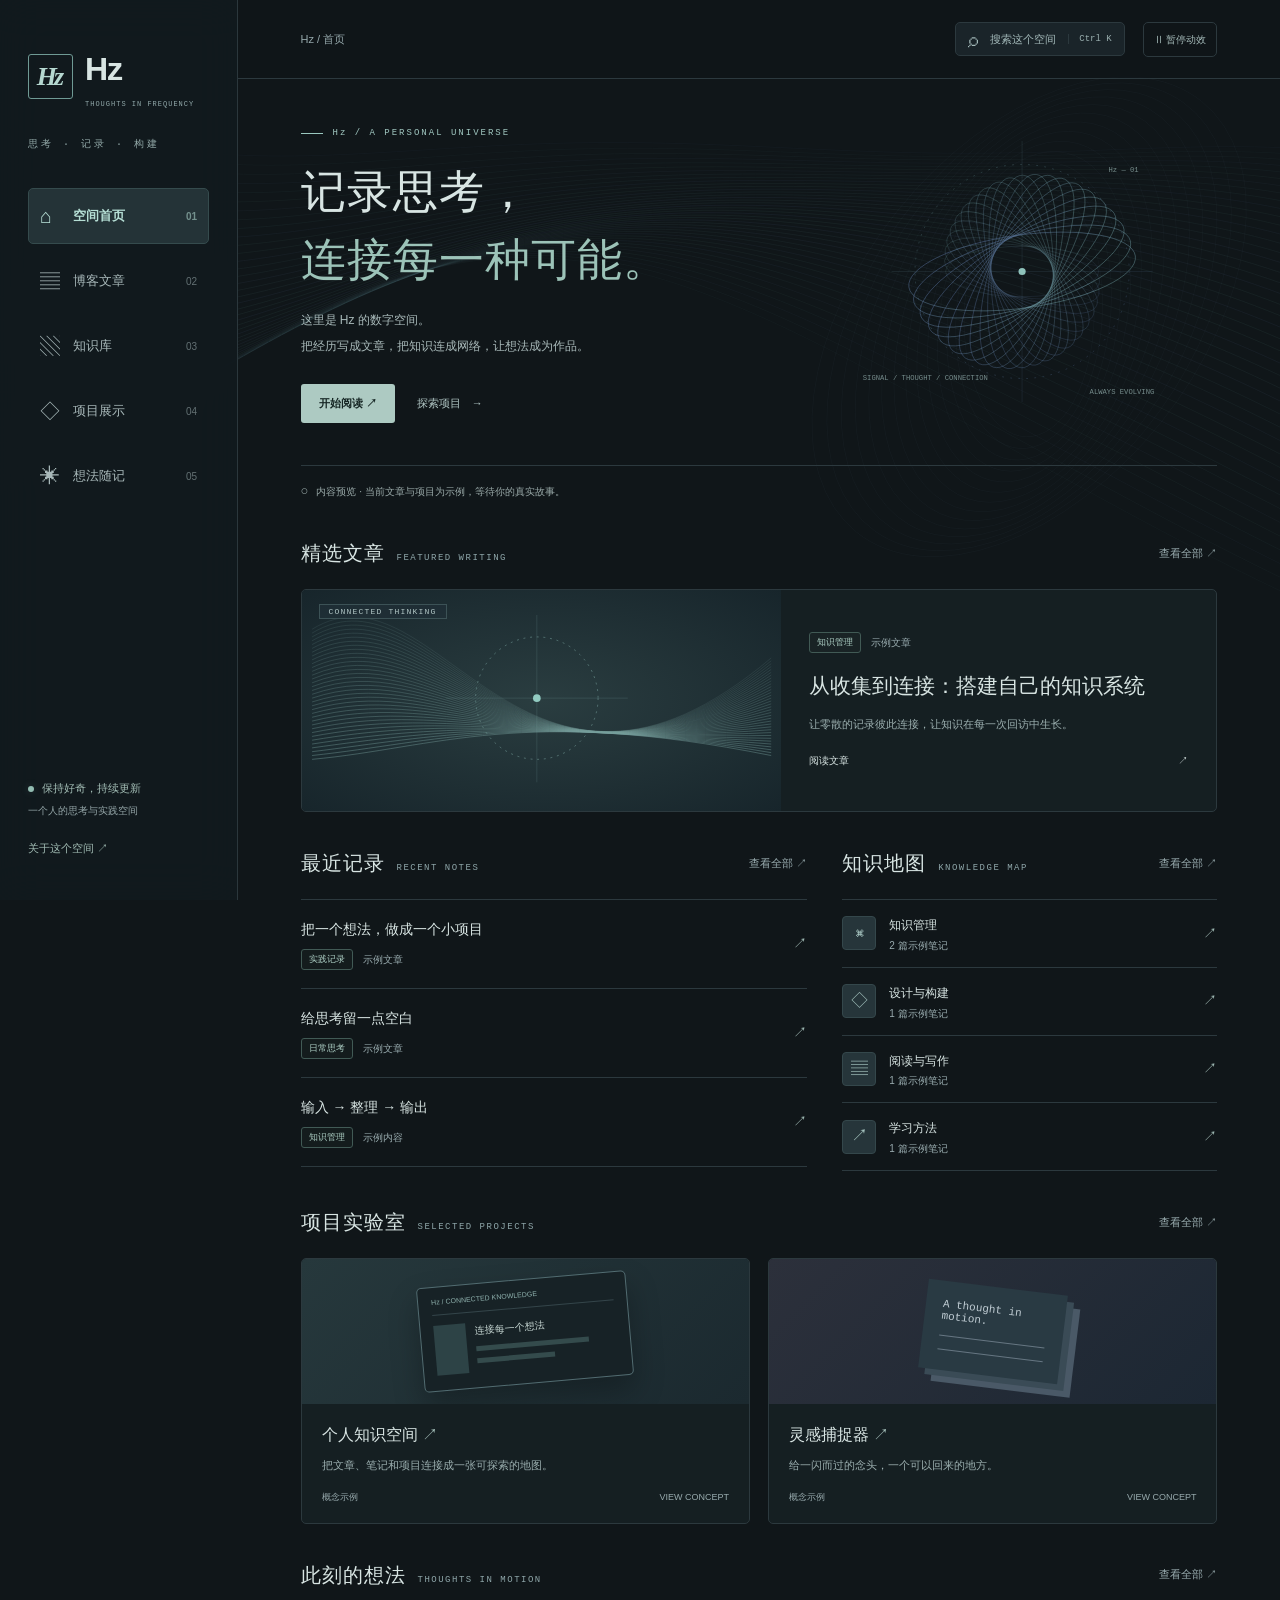
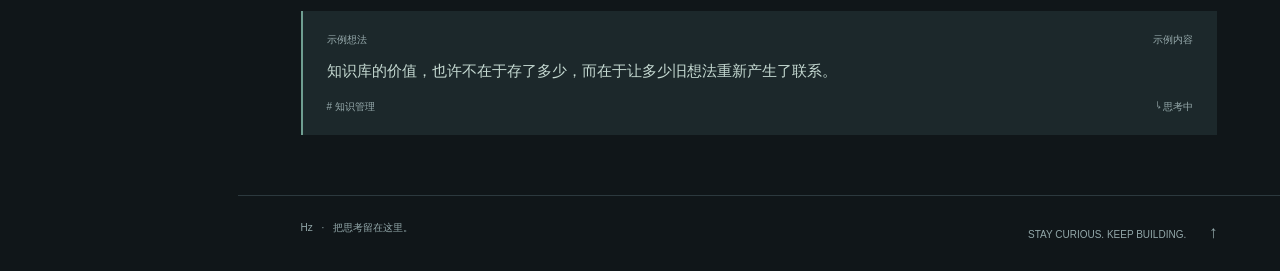
==== index.html @ 78b622e8 "Publish Hz personal website with responsive dark interface" ====
<!doctype html>
<html lang="zh-CN"><head><meta charset="UTF-8"><meta name="viewport" content="width=device-width,initial-scale=1"><meta name="description" content="Hz 的个人数字空间：博客、知识库、项目与想法。"><meta name="theme-color" content="#101619"><title>Hz · 记录与连接</title><link rel="stylesheet" href="style.css"><link rel="stylesheet" href="dark.css"><script src="app.js" defer></script></head>
<body><a class="skip" href="#main">跳转到内容</a><aside class="sidebar"><a class="brand" href="#home"><span class="brand-mark">Hz</span><span>Hz<small>THOUGHTS IN FREQUENCY</small></span></a><p class="sidebar-note">思考 · 记录 · 构建</p><nav aria-label="主导航"><a href="#home" data-nav="home"><span>⌂</span>空间首页<i>01</i></a><a href="#blog" data-nav="blog"><span>▤</span>博客文章<i>02</i></a><a href="#knowledge" data-nav="knowledge"><span>▧</span>知识库<i>03</i></a><a href="#projects" data-nav="projects"><span>◇</span>项目展示<i>04</i></a><a href="#ideas" data-nav="ideas"><span>✳</span>想法随记<i>05</i></a></nav><div class="sidebar-bottom"><span class="green-dot"></span> 保持好奇，持续更新<p>一个人的思考与实践空间</p><button id="about">关于这个空间 ↗</button></div></aside>
<div class="site-body"><header class="topbar"><span id="breadcrumb">个人空间 / 空间首页</span><button class="search-trigger" id="search-open"><span>⌕</span> 搜索这个空间 <kbd>Ctrl K</kbd></button></header><main id="main" tabindex="-1"></main><footer><span>Hz <span class="footer-dot">·</span> 把思考留在这里。</span><span>STAY CURIOUS. KEEP BUILDING. <a href="#home" aria-label="返回首页">↑</a></span></footer></div>
<dialog id="reader"><button class="close" data-close="reader" aria-label="关闭内容">×</button><div id="reader-content"></div></dialog><dialog id="search-dialog"><div class="search-head"><label for="search-input">搜索 Hz</label><button data-close="search-dialog" aria-label="关闭搜索">×</button></div><input id="search-input" type="search" placeholder="搜索文章、知识、项目或想法…" autocomplete="off"><div id="search-results"></div></dialog><div id="toast" role="status"></div></body></html>
---- style.css ----
500;600;700&display=swap');
:root{--bg:#f7f6f0;--paper:#fbfaf6;--ink:#273d32;--muted:#7b8175;--line:#e1e3d7;--green:#356343;--sage:#e9eddf;--serif:'Noto Serif SC','Songti SC',SimSun,serif}*{box-sizing:border-box}body{margin:0;color:var(--ink);background:var(--bg);font-family:-apple-system,BlinkMacSystemFont,'Segoe UI','Microsoft YaHei',sans-serif;font-size:14px;line-height:1.7}button,input,textarea{font:inherit}button,a{-webkit-tap-highlight-color:transparent}a{color:inherit;text-decoration:none}button{cursor:pointer;color:inherit}button:focus-visible,a:focus-visible,input:focus-visible,textarea:focus-visible{outline:2px solid var(--green);outline-offset:4px}button{background:none;border:0}button:disabled{cursor:default}.skip{position:fixed;top:-70px;z-index:10;background:var(--ink);color:white;padding:12px}.skip:focus{top:0}.sidebar{width:238px;position:fixed;inset:0 auto 0 0;border-right:1px solid var(--line);padding:42px 28px;display:flex;flex-direction:column;background:#eeefe6}.brand{display:flex;align-items:center;gap:13px;font-family:var(--serif);font-weight:600;font-size:27px;letter-spacing:3px}.brand-mark{font-size:26px;background:var(--ink);color:#f6f4e9;width:43px;height:48px;display:grid;place-items:center;border-radius:13px 2px 13px 2px}.brand small{font-family:Georgia,serif;font-size:8px;letter-spacing:1.5px;display:block;font-weight:400}.sidebar-note{font-size:11px;margin:27px 0 37px;color:var(--muted);letter-spacing:1px}nav{display:grid;gap:9px}nav a{padding:11px 12px;border-radius:5px;display:flex;align-items:center;gap:13px;color:#70796b;font-size:13px}nav a.active{color:var(--ink);background:#dfe5d4;font-weight:600}nav a:hover{background:#e4e8db}nav a span{font-size:20px;font-weight:400;width:20px}nav a i{font-style:normal;font-size:10px;margin-left:auto;opacity:.55}.sidebar-bottom{margin-top:auto;font-size:11px;color:#596b54}.green-dot{display:inline-block;width:6px;height:6px;border-radius:100%;background:#628057;margin-right:5px}.sidebar-bottom p{color:var(--muted);font-size:10px;margin:5px 0 20px}.sidebar-bottom button{padding:0;font-size:11px}.site-body{margin-left:238px}.topbar{height:79px;border-bottom:1px solid var(--line);padding:0 6%;display:flex;justify-content:space-between;align-items:center;color:var(--muted);font-size:11px}.search-trigger{border:1px solid var(--line);padding:6px 12px;display:flex;align-items:center;gap:12px;border-radius:5px;font-size:11px;background:var(--paper)}.search-trigger>span{font-size:20px;line-height:1}.search-trigger kbd{font:9px monospace;color:#919688;border-left:1px solid var(--line);padding-left:10px}main{max-width:1320px;margin:auto;padding:42px 6% 60px;min-height:calc(100vh - 158px)}.hero{position:relative;display:grid;grid-template-columns:1.35fr 1fr;min-height:325px;align-items:center;padding-bottom:35px;border-bottom:1px solid var(--line)}.eyebrow{font:10px Georgia,serif;letter-spacing:2.5px;color:var(--green);display:flex;align-items:center;gap:10px}.eyebrow:before{content:'';width:22px;height:1px;background:var(--green)}h1{font-family:var(--serif);font-size:44px;font-weight:500;line-height:1.6;letter-spacing:2px;margin:20px 0 15px}h1 em{font-style:normal;color:#6a7e52}h2,h3,p{margin-top:0}.hero p{font-size:12px;color:var(--muted);line-height:2.1;margin:0 0 24px}.hero-links{display:flex;gap:22px;align-items:center}.primary{background:var(--ink);color:#f9f8ed;border-radius:3px;padding:10px 18px;font-size:11px;display:inline-block}.text-link{font-size:11px}.text-link span{margin-left:8px}.garden-art{width:100%;height:270px}.sample-notice{font-size:10px;color:#838878;padding:14px 0 0;display:flex;align-items:center;gap:8px}.sample-notice:before{content:'○';font-size:13px}.section-head{display:flex;align-items:center;justify-content:space-between;margin:34px 0 19px}.section-head h2{font-family:var(--serif);font-size:21px;font-weight:500;margin:0;letter-spacing:1px}.section-head h2 small{font:9px Georgia,serif;letter-spacing:1.5px;color:#8c9382;margin-left:12px}.section-head>a{font-size:11px;color:var(--muted)}.featured{display:grid;grid-template-columns:1.1fr 1fr;background:var(--paper);border:1px solid var(--line);border-radius:5px;overflow:hidden}.feature-image{position:relative;min-height:221px;background:#dce3d2;overflow:hidden;display:grid;place-items:center}.feature-image svg{width:100%;height:220px}.feature-label{position:absolute;left:17px;top:14px;background:#f5f4e7c9;border:1px solid #f8f9f5;padding:2px 9px;font-size:9px;letter-spacing:1px}.featured-copy{padding:27px 28px;text-align:left;width:100%}.meta{font-size:10px;color:var(--muted);display:flex;gap:10px;align-items:center}.tag{font-size:9px;border:1px solid #d5ddcb;padding:2px 7px;color:#637959;border-radius:3px}.featured h3{font-family:var(--serif);font-size:22px;font-weight:500;line-height:1.65;margin:16px 0 10px}.featured p,.project-card p{color:var(--muted);font-size:11px;line-height:1.9}.read-link{font-size:10px;margin-top:17px;display:flex;justify-content:space-between}.two-col{display:grid;grid-template-columns:1.35fr 1fr;gap:35px}.article-list{border-top:1px solid var(--line)}.article-row{padding:18px 0;border-bottom:1px solid var(--line);display:flex;justify-content:space-between;gap:12px;width:100%;text-align:left;align-items:center}.article-row:hover h3{color:#64804f}.article-row h3{font-family:var(--serif);font-size:15px;font-weight:500;margin:0 0 7px}.arrow{color:#8e9a84}.topic-list{border-top:1px solid var(--line)}.topic-row{width:100%;padding:13px 0;display:flex;text-align:left;align-items:center;border-bottom:1px solid var(--line);gap:13px}.topic-icon{height:34px;width:34px;background:var(--sage);display:grid;place-items:center;color:#738560;border-radius:4px;font-size:17px}.topic-row strong{font-weight:500;font-size:12px}.topic-row small{display:block;color:var(--muted);font-size:10px}.topic-row .arrow{margin-left:auto}.projects-grid{display:grid;grid-template-columns:repeat(2,1fr);gap:18px}.project-card{border:1px solid var(--line);background:var(--paper);border-radius:5px;overflow:hidden;text-align:left;width:100%;padding:0}.project-visual{height:145px;display:grid;place-items:center;position:relative;overflow:hidden}.project-visual.one{background:#e7e9df}.project-visual.two{background:#eae4d6}.mini-window{width:210px;height:105px;background:#fafbf5;box-shadow:0 12px 30px #31442f15;border-radius:5px;transform:rotate(-5deg);border:1px solid #cdd4c3;padding:9px 13px}.mini-top{display:block;font-size:7px;padding-bottom:6px;border-bottom:1px solid #dce1d2;color:#87927d}.mini-body{display:flex;gap:9px;padding-top:10px}.mini-side{width:32px;height:50px;background:#e6ebdd}.mini-lines{flex:1}.mini-lines b{display:block;font-family:var(--serif);font-size:10px;font-weight:500}.mini-lines i{display:block;height:5px;background:#e7ebdf;width:80%;margin-top:7px}.mini-lines i:nth-child(3){width:55%}.note-stack{width:140px;height:89px;background:#f8f2df;box-shadow:7px 6px 0 #ded6c0,14px 12px 0 #cec7b4;transform:rotate(7deg);padding:17px;font:11px var(--serif);color:#7c765e}.note-stack span{display:block;border-bottom:1px solid #ddd4b9;margin-top:13px}.project-copy{padding:17px 20px}.project-copy h3{font-family:var(--serif);font-size:17px;font-weight:500;margin:0 0 7px}.project-copy .meta{justify-content:space-between}.project-copy p{margin:0 0 14px}.idea-strip{background:#edf0e3;border-left:2px solid #8da179;padding:20px 24px;margin-top:13px}.idea-strip p{font-family:var(--serif);font-size:15px;line-height:1.9;margin:8px 0 12px}.idea-strip .meta{justify-content:space-between}footer{max-width:1320px;margin:auto;padding:23px 6%;border-top:1px solid var(--line);display:flex;justify-content:space-between;color:#929786;font-size:10px}footer a{display:inline-block;margin-left:20px;font-size:17px}.footer-dot{margin:0 6px}.page-intro{padding:20px 0 28px}.page-intro h1{font-size:37px;margin:13px 0}.page-intro p{color:var(--muted);font-size:13px}.filters{display:flex;flex-wrap:wrap;gap:8px;margin-bottom:23px}.filter{border:1px solid var(--line);border-radius:30px;padding:5px 14px;font-size:11px}.filter.active{background:var(--ink);color:var(--paper);border-color:var(--ink)}.collection-card{padding:22px;border:1px solid var(--line);margin-bottom:14px;text-align:left;width:100%;background:var(--paper);border-radius:5px}.collection-card h3{font:500 20px var(--serif);margin:15px 0 12px}.collection-card p{color:var(--muted);font-size:12px;margin-bottom:0}.knowledge-grid{display:grid;grid-template-columns:repeat(2,1fr);gap:17px}.knowledge-card{border:1px solid var(--line);padding:23px;background:var(--paper);border-radius:5px}.knowledge-card h2{font:500 20px var(--serif)}.knowledge-card p{font-size:11px;color:var(--muted)}.knowledge-card button{display:flex;justify-content:space-between;padding:13px 0;border-top:1px solid var(--line);width:100%;text-align:left;font-size:12px}.idea-compose{border:1px solid var(--line);padding:19px;background:var(--paper);margin-bottom:28px;border-radius:5px}.idea-compose label{display:block;font-family:var(--serif);font-size:18px;margin-bottom:8px}.idea-compose textarea{width:100%;resize:vertical;min-height:100px;border:0;background:transparent;padding:10px 0;color:var(--ink)}.compose-bottom{display:flex;justify-content:space-between;align-items:center;gap:12px}.compose-bottom small{font-size:10px;color:var(--muted)}.delete-note{font-size:10px;color:#82735b}.empty{padding:35px;text-align:center;color:var(--muted)}dialog{border:1px solid var(--line);border-radius:9px;background:var(--paper);color:var(--ink);width:min(700px,calc(100% - 30px));max-height:85vh;padding:40px;box-shadow:0 30px 100px #23312430}dialog::backdrop{background:#20302560;backdrop-filter:blur(4px)}.close{position:absolute;right:14px;top:9px;font-size:27px;color:var(--muted)}#reader h2{font:500 29px/1.6 var(--serif);margin:20px 0}#reader h3{font:500 19px var(--serif);margin-top:26px}#reader p,#reader li{font-size:14px;line-height:2;color:#596452}#reader .reading-note{font-size:10px;background:var(--sage);padding:10px 13px;margin:20px 0}#reader .meta{margin-top:9px}.search-head{display:flex;justify-content:space-between;align-items:center;margin-bottom:15px}.search-head button{font-size:25px}#search-input{width:100%;border:1px solid var(--line);border-radius:5px;padding:12px;background:var(--bg);color:var(--ink)}#search-results{margin-top:20px}.result{display:block;width:100%;padding:15px 0;text-align:left;border-bottom:1px solid var(--line)}.result small{color:var(--muted);display:block;font-size:10px}.result strong{font-weight:500}#toast{position:fixed;bottom:25px;left:50%;transform:translateX(-50%);padding:10px 20px;color:white;background:var(--ink);border-radius:6px;display:none;z-index:100}.visually-hidden{position:absolute;width:1px;height:1px;overflow:hidden;clip:rect(0,0,0,0)}@media(min-width:1450px){main{padding-top:55px}.hero{min-height:370px}h1{font-size:51px}.garden-art{height:310px}}@media(max-width:1050px){.sidebar{width:195px;padding:32px 20px}.site-body{margin-left:195px}h1{font-size:35px}.featured-copy{padding:22px}.featured h3{font-size:18px}.two-col{gap:22px}.hero{grid-template-columns:1.4fr 1fr}.garden-art{height:230px}.section-head h2 small{display:none}}@media(max-width:760px){.sidebar{position:static;width:100%;padding:18px 5% 10px;border-right:0;border-bottom:1px solid var(--line)}.brand{font-size:23px}.brand-mark{width:35px;height:39px;font-size:22px}.sidebar-note,.sidebar-bottom{display:none}nav{display:flex;justify-content:space-between;gap:2px;margin-top:17px}nav a{font-size:11px;padding:8px 9px;gap:5px}nav a i,nav a span{display:none}.site-body{margin-left:0}.topbar{height:58px;padding:0 5%;font-size:10px}.search-trigger kbd{display:none}main{padding:27px 5% 40px}.hero{grid-template-columns:1.5fr 1fr;min-height:270px;padding-bottom:20px}h1{font-size:31px;letter-spacing:0}.hero p{font-size:11px}.hero p br{display:none}.garden-art{height:190px}.eyebrow{font-size:8px;letter-spacing:1px}.hero-links{gap:15px}.primary{padding:9px 13px}.featured{grid-template-columns:1fr 1fr}.feature-image{min-height:200px}.featured-copy{padding:17px}.featured h3{font-size:17px}.two-col{grid-template-columns:1fr}.section-head{margin-top:28px}.section-head h2{font-size:20px}.section-head h2 small{display:inline}.two-col .section-head{margin-top:27px}.projects-grid{gap:12px}.project-copy{padding:14px}.project-copy h3{font-size:15px}.project-visual{height:120px}.mini-window{width:155px;height:88px}.note-stack{width:110px;height:75px;font-size:9px;padding:10px}.knowledge-grid{grid-template-columns:1fr}footer{padding:20px 5%;font-size:9px}dialog{padding:30px 22px}}@media(max-width:460px){.hero{grid-template-columns:1fr;min-height:285px}.hero>div{z-index:1}.garden-art{position:absolute;width:140px;height:160px;right:-10px;top:5px;opacity:.6}.hero h1{font-size:32px;margin-top:20px}.hero p{max-width:250px}.hero .eyebrow{font-size:8px}.featured{grid-template-columns:1fr}.feature-image,.feature-image svg{height:180px;min-height:180px}.featured-copy{padding:20px}.featured h3{font-size:21px}.projects-grid{grid-template-columns:1fr}.project-visual{height:145px}.mini-window{width:200px;height:102px}.note-stack{width:135px;height:88px;font-size:11px}.compose-bottom{align-items:flex-start;flex-direction:column}.sample-notice{font-size:9px}footer span:last-child{font-size:0}footer a{font-size:16px}}
---- dark.css ----
:root{color-scheme:dark;--bg:#101619;--paper:#161e22;--ink:#d8e5e3;--muted:#98abae;--line:#2c393e;--green:#9ac8bf;--sage:#243336;--serif:'Segoe UI','Microsoft YaHei',sans-serif}body{background:var(--bg)}#ambient{position:fixed;inset:0;width:100%;height:100%;pointer-events:none;z-index:-1}.sidebar{background:#121a1eef;backdrop-filter:blur(20px);border-color:#2b373c}.brand{font-family:Arial,sans-serif;font-size:32px;letter-spacing:-1px;gap:12px}.brand-mark{font-family:Georgia,serif;font-style:italic;background:transparent;border:1px solid #6f9a94;color:#b5d8d0;border-radius:3px;font-size:26px;letter-spacing:-3px;padding-right:3px;width:45px;height:45px}.brand small{font-family:monospace;letter-spacing:1px;font-size:7px;color:#92a9aa;margin-top:3px}.sidebar-note{font:10px monospace;letter-spacing:3px;color:#94aaa9;margin-top:26px}.sidebar-bottom{color:#a2bcb4}.sidebar-bottom p{color:#95a6a8}.green-dot{background:#93bdb2;box-shadow:0 0 8px #90bdb233}nav a{color:#a8b8b9}nav a.active{background:#243337;color:#b5ded4;border:1px solid #354b4d;padding:10px 11px}nav a:hover{background:#202e33}.topbar{gap:18px;background:#10161988}.topbar #breadcrumb{margin-right:auto}.search-trigger{background:#1a2429;color:#a3b9b9}.search-trigger kbd{color:#9cb1b1}#motion-toggle{font-size:10px;white-space:nowrap;color:#a2b8b6;border:1px solid var(--line);padding:8px 10px;border-radius:5px}.hero{min-height:345px}.eyebrow{font:9px monospace;letter-spacing:2px;color:#a0c7c0}h1{font-weight:500;font-size:45px;letter-spacing:1px;line-height:1.5}h1 em{color:#9cc3b8}.hero p{font-size:12px;color:#a9baba;line-height:2.1}.primary{background:#adcac2;color:#152523;font-weight:600}.primary:hover{background:#c1dcd4}.text-link{color:#b3c9c7}.hero-links{margin-top:25px}.garden-art{opacity:.9}.section-head h2{font-size:20px;font-weight:500}.section-head h2 small{font:9px monospace;color:#8fa7aa;letter-spacing:1.5px}.sample-notice{color:#99a9a8}.featured{background:#172024e8}.feature-image{background:radial-gradient(ellipse at 50% 50%,#2a3d40,#17252b)}.feature-label{background:#203037c9;border:1px solid #3c5256;color:#b1c6c5;font:8px monospace;letter-spacing:1.2px}.featured h3{font-size:21px;line-height:1.65;font-weight:500}.featured p,.project-card p{color:#9cb0b0}.tag{color:#aed0c5;border-color:#415a55;background:#2a3d362c}.article-row h3{font-size:14px}.article-row:hover h3{color:#b5d8ce}.article-row:hover{background:#24323955}.topic-icon{color:#a3c1bd;background:#26353a;border:1px solid #34474b}.topic-row:hover{background:#24323955}.arrow{color:#9eb8b2}.project-card{background:#172024e8}.project-card:hover{border-color:#6c8e89}.project-visual.one{background:linear-gradient(135deg,#26383c,#1b292f)}.project-visual.two{background:linear-gradient(135deg,#2c303b,#1c2733)}.mini-window{background:#172226;border-color:#526c71;box-shadow:0 15px 30px #0004}.mini-top{border-color:#34454a;color:#91b4b0}.mini-side{background:#2d4346}.mini-lines b{color:#c8d8d4}.mini-lines i{background:#344b4c}.note-stack{background:#293a43;box-shadow:7px 6px 0 #3a4b56,14px 12px 0 #4a5967;color:#c2ced5;font-family:monospace}.note-stack span{border-color:#667682}.project-copy h3{font-size:16px}.project-copy .meta{font-size:9px}.idea-strip{background:#1e2b2deb;border-color:#6f9e91}.idea-strip p{font-size:15px;line-height:2;color:#c5d9d2}.collection-card,.knowledge-card,.idea-compose{background:#172024ed}.filter.active{background:#aacac1;color:#10201d;border-color:#aacac1}.collection-card:hover{border-color:#607f7c}.knowledge-card button:hover{color:#b8dace}.delete-note{color:#b7bfc7}.filter{color:#aebfc1}.compose-bottom small{color:#9cb1b2}.idea-compose textarea::placeholder{color:#849d9e}footer{color:#93a8aa}dialog{background:#172126;box-shadow:0 30px 100px #0008}dialog::backdrop{background:#060a0dba}#reader p,#reader li{color:#b4c5c5}#reader .reading-note{color:#adbfbc;background:#243639}#reader h2{font-size:28px}#reader h3{font-size:18px}.search-head{color:#c4d7d4}#toast{background:#b2cfc6;color:#10231d}.result:hover{background:#26373c}.result small{color:#9db4b4}.result strong{color:#d1dfdd}.skip{background:#b2cfc6;color:#10231d}@media(min-width:1450px){h1{font-size:51px}.hero{min-height:390px}}@media(max-width:1050px){h1{font-size:36px}.featured h3{font-size:18px}.topbar{gap:10px}#motion-toggle{font-size:9px;padding:8px}}@media(max-width:760px){.sidebar{padding-top:18px;padding-bottom:10px}.brand{font-size:26px}.brand-mark{width:38px;height:38px}.brand small{font-size:7px}nav a.active{padding:7px 8px}.hero{min-height:290px}h1{font-size:32px}.topbar{flex-wrap:wrap;height:auto;min-height:58px;padding-top:10px;padding-bottom:10px}.topbar #breadcrumb{font-size:9px}#motion-toggle{font-size:9px}.search-trigger{font-size:10px;gap:5px;padding:4px 8px}.featured h3{font-size:17px}}@media(max-width:460px){h1,.hero h1{font-size:32px;line-height:1.55}.hero{min-height:290px}.garden-art{width:175px;right:-16px;top:25px;opacity:.42}.hero p{max-width:245px;font-size:11px}.featured h3{font-size:20px}.topbar #breadcrumb{display:none}.search-trigger{margin-right:auto}.brand small{letter-spacing:1.4px}.section-head h2 small{font-size:8px;margin-left:8px}footer span:last-child{font-size:0}}@media(prefers-reduced-motion:reduce){*{scroll-behavior:auto!important}}
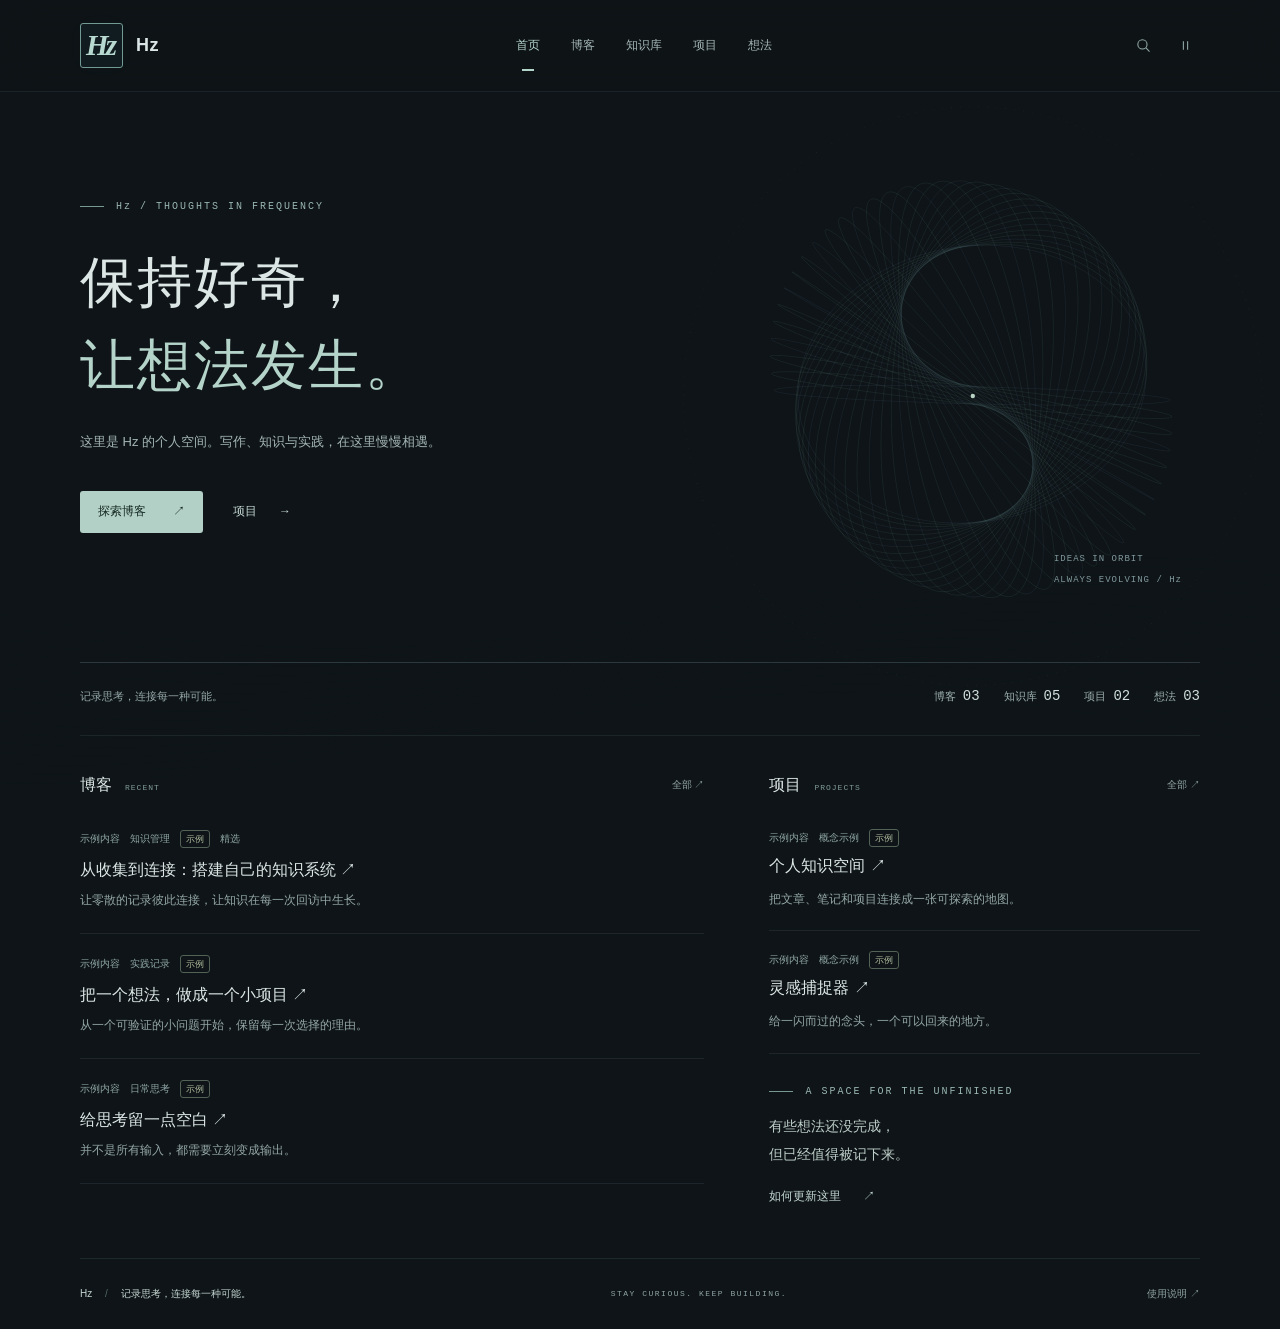
==== commit 3f470a75: "Simplify Hz with top navigation and editable Markdown collections" ====
--- a/index.html
+++ b/index.html
@@ -1,7 +1,3 @@
 <!doctype html>
-<html lang="zh-CN"><head><meta charset="UTF-8"><meta name="viewport" content="width=device-width,initial-scale=1"><meta name="description" content="Hz 的个人数字空间：博客、知识库、项目与想法。"><meta name="theme-color" content="#101619"><title>Hz · 记录与连接</title><link rel="stylesheet" href="style.css"><link rel="stylesheet" href="dark.css"><script src="app.js" defer></script></head>
-<body><a class="skip" href="#main">跳转到内容</a><aside class="sidebar"><a class="brand" href="#home"><span class="brand-mark">Hz</span><span>Hz<small>THOUGHTS IN FREQUENCY</small></span></a><p class="sidebar-note">思考 · 记录 · 构建</p><nav aria-label="主导航"><a href="#home" data-nav="home"><span>⌂</span>空间首页<i>01</i></a><a href="#blog" data-nav="blog"><span>▤</span>博客文章<i>02</i></a><a href="#knowledge" data-nav="knowledge"><span>▧</span>知识库<i>03</i></a><a href="#projects" data-nav="projects"><span>◇</span>项目展示<i>04</i></a><a href="#ideas" data-nav="ideas"><span>✳</span>想法随记<i>05</i></a></nav><div class="sidebar-bottom"><span class="green-dot"></span> 保持好奇，持续更新<p>一个人的思考与实践空间</p><button id="about">关于这个空间 ↗</button></div></aside>
-<div class="site-body"><header class="topbar"><span id="breadcrumb">个人空间 / 空间首页</span><button class="search-trigger" id="search-open"><span>⌕</span> 搜索这个空间 <kbd>Ctrl K</kbd></button></header><main id="main" tabindex="-1"></main><footer><span>Hz <span class="footer-dot">·</span> 把思考留在这里。</span><span>STAY CURIOUS. KEEP BUILDING. <a href="#home" aria-label="返回首页">↑</a></span></footer></div>
-<dialog id="reader"><button class="close" data-close="reader" aria-label="关闭内容">×</button><div id="reader-content"></div></dialog><dialog id="search-dialog"><div class="search-head"><label for="search-input">搜索 Hz</label><button data-close="search-dialog" aria-label="关闭搜索">×</button></div><input id="search-input" type="search" placeholder="搜索文章、知识、项目或想法…" autocomplete="off"><div id="search-results"></div></dialog><div id="toast" role="status"></div></body></html>
-
-
+<html lang="zh-CN"><head><meta charset="utf-8"><meta name="viewport" content="width=device-width,initial-scale=1"><title>Hz · 保持好奇</title><meta name="description" content="Hz 的个人博客、知识库、项目与想法。"><meta name="theme-color" content="#0e1417"><link rel="icon" href="assets/favicon.svg" type="image/svg+xml"><link rel="stylesheet" href="style.css"><script src="vendor/markdown-it.min.js" defer></script><script src="app.js" defer></script></head>
+<body><a class="skip" href="#main">跳转到正文</a><canvas id="ambient" aria-hidden="true"></canvas><header class="site-header"><div class="header-inner"><a class="brand" href="#home" aria-label="Hz 首页"><span class="brand-icon" aria-hidden="true">Hz</span><span class="brand-name">Hz</span></a><nav id="navigation" aria-label="主导航"><a href="#home" aria-current="page">首页</a></nav><div class="header-tools"><button id="search-button" class="icon-button" aria-label="搜索内容" title="搜索 · Ctrl K"><svg viewBox="0 0 24 24" aria-hidden="true"><circle cx="10.5" cy="10.5" r="6.5"/><path d="m15.5 15.5 5 5"/></svg></button><button id="motion-button" class="icon-button" aria-label="暂停背景动效" title="暂停背景动效"><svg viewBox="0 0 24 24" aria-hidden="true"><path d="M9 6v12M15 6v12"/></svg></button></div></div></header><main id="main" tabindex="-1"><p class="loading">正在打开 Hz…</p></main><footer class="site-footer"><a href="#home" class="footer-name">Hz<span> / </span>记录与连接</a><span id="footer-text">STAY CURIOUS. KEEP BUILDING.</span><a href="#guide" class="guide-link">使用说明 ↗</a></footer><dialog id="search-dialog" aria-labelledby="search-title"><div class="dialog-head"><h2 id="search-title">搜索这个空间</h2><button id="search-close" aria-label="关闭搜索">×</button></div><label class="sr-only" for="search-input">输入标题、摘要或标签</label><input id="search-input" type="search" autocomplete="off" placeholder="搜索标题、摘要或标签…"><div id="search-results"></div></dialog><div id="toast" role="status"></div></body></html>
--- a/style.css
+++ b/style.css
@@ -1,3 +1 @@
-500;600;700&display=swap');
-:root{--bg:#f7f6f0;--paper:#fbfaf6;--ink:#273d32;--muted:#7b8175;--line:#e1e3d7;--green:#356343;--sage:#e9eddf;--serif:'Noto Serif SC','Songti SC',SimSun,serif}*{box-sizing:border-box}body{margin:0;color:var(--ink);background:var(--bg);font-family:-apple-system,BlinkMacSystemFont,'Segoe UI','Microsoft YaHei',sans-serif;font-size:14px;line-height:1.7}button,input,textarea{font:inherit}button,a{-webkit-tap-highlight-color:transparent}a{color:inherit;text-decoration:none}button{cursor:pointer;color:inherit}button:focus-visible,a:focus-visible,input:focus-visible,textarea:focus-visible{outline:2px solid var(--green);outline-offset:4px}button{background:none;border:0}button:disabled{cursor:default}.skip{position:fixed;top:-70px;z-index:10;background:var(--ink);color:white;padding:12px}.skip:focus{top:0}.sidebar{width:238px;position:fixed;inset:0 auto 0 0;border-right:1px solid var(--line);padding:42px 28px;display:flex;flex-direction:column;background:#eeefe6}.brand{display:flex;align-items:center;gap:13px;font-family:var(--serif);font-weight:600;font-size:27px;letter-spacing:3px}.brand-mark{font-size:26px;background:var(--ink);color:#f6f4e9;width:43px;height:48px;display:grid;place-items:center;border-radius:13px 2px 13px 2px}.brand small{font-family:Georgia,serif;font-size:8px;letter-spacing:1.5px;display:block;font-weight:400}.sidebar-note{font-size:11px;margin:27px 0 37px;color:var(--muted);letter-spacing:1px}nav{display:grid;gap:9px}nav a{padding:11px 12px;border-radius:5px;display:flex;align-items:center;gap:13px;color:#70796b;font-size:13px}nav a.active{color:var(--ink);background:#dfe5d4;font-weight:600}nav a:hover{background:#e4e8db}nav a span{font-size:20px;font-weight:400;width:20px}nav a i{font-style:normal;font-size:10px;margin-left:auto;opacity:.55}.sidebar-bottom{margin-top:auto;font-size:11px;color:#596b54}.green-dot{display:inline-block;width:6px;height:6px;border-radius:100%;background:#628057;margin-right:5px}.sidebar-bottom p{color:var(--muted);font-size:10px;margin:5px 0 20px}.sidebar-bottom button{padding:0;font-size:11px}.site-body{margin-left:238px}.topbar{height:79px;border-bottom:1px solid var(--line);padding:0 6%;display:flex;justify-content:space-between;align-items:center;color:var(--muted);font-size:11px}.search-trigger{border:1px solid var(--line);padding:6px 12px;display:flex;align-items:center;gap:12px;border-radius:5px;font-size:11px;background:var(--paper)}.search-trigger>span{font-size:20px;line-height:1}.search-trigger kbd{font:9px monospace;color:#919688;border-left:1px solid var(--line);padding-left:10px}main{max-width:1320px;margin:auto;padding:42px 6% 60px;min-height:calc(100vh - 158px)}.hero{position:relative;display:grid;grid-template-columns:1.35fr 1fr;min-height:325px;align-items:center;padding-bottom:35px;border-bottom:1px solid var(--line)}.eyebrow{font:10px Georgia,serif;letter-spacing:2.5px;color:var(--green);display:flex;align-items:center;gap:10px}.eyebrow:before{content:'';width:22px;height:1px;background:var(--green)}h1{font-family:var(--serif);font-size:44px;font-weight:500;line-height:1.6;letter-spacing:2px;margin:20px 0 15px}h1 em{font-style:normal;color:#6a7e52}h2,h3,p{margin-top:0}.hero p{font-size:12px;color:var(--muted);line-height:2.1;margin:0 0 24px}.hero-links{display:flex;gap:22px;align-items:center}.primary{background:var(--ink);color:#f9f8ed;border-radius:3px;padding:10px 18px;font-size:11px;display:inline-block}.text-link{font-size:11px}.text-link span{margin-left:8px}.garden-art{width:100%;height:270px}.sample-notice{font-size:10px;color:#838878;padding:14px 0 0;display:flex;align-items:center;gap:8px}.sample-notice:before{content:'○';font-size:13px}.section-head{display:flex;align-items:center;justify-content:space-between;margin:34px 0 19px}.section-head h2{font-family:var(--serif);font-size:21px;font-weight:500;margin:0;letter-spacing:1px}.section-head h2 small{font:9px Georgia,serif;letter-spacing:1.5px;color:#8c9382;margin-left:12px}.section-head>a{font-size:11px;color:var(--muted)}.featured{display:grid;grid-template-columns:1.1fr 1fr;background:var(--paper);border:1px solid var(--line);border-radius:5px;overflow:hidden}.feature-image{position:relative;min-height:221px;background:#dce3d2;overflow:hidden;display:grid;place-items:center}.feature-image svg{width:100%;height:220px}.feature-label{position:absolute;left:17px;top:14px;background:#f5f4e7c9;border:1px solid #f8f9f5;padding:2px 9px;font-size:9px;letter-spacing:1px}.featured-copy{padding:27px 28px;text-align:left;width:100%}.meta{font-size:10px;color:var(--muted);display:flex;gap:10px;align-items:center}.tag{font-size:9px;border:1px solid #d5ddcb;padding:2px 7px;color:#637959;border-radius:3px}.featured h3{font-family:var(--serif);font-size:22px;font-weight:500;line-height:1.65;margin:16px 0 10px}.featured p,.project-card p{color:var(--muted);font-size:11px;line-height:1.9}.read-link{font-size:10px;margin-top:17px;display:flex;justify-content:space-between}.two-col{display:grid;grid-template-columns:1.35fr 1fr;gap:35px}.article-list{border-top:1px solid var(--line)}.article-row{padding:18px 0;border-bottom:1px solid var(--line);display:flex;justify-content:space-between;gap:12px;width:100%;text-align:left;align-items:center}.article-row:hover h3{color:#64804f}.article-row h3{font-family:var(--serif);font-size:15px;font-weight:500;margin:0 0 7px}.arrow{color:#8e9a84}.topic-list{border-top:1px solid var(--line)}.topic-row{width:100%;padding:13px 0;display:flex;text-align:left;align-items:center;border-bottom:1px solid var(--line);gap:13px}.topic-icon{height:34px;width:34px;background:var(--sage);display:grid;place-items:center;color:#738560;border-radius:4px;font-size:17px}.topic-row strong{font-weight:500;font-size:12px}.topic-row small{display:block;color:var(--muted);font-size:10px}.topic-row .arrow{margin-left:auto}.projects-grid{display:grid;grid-template-columns:repeat(2,1fr);gap:18px}.project-card{border:1px solid var(--line);background:var(--paper);border-radius:5px;overflow:hidden;text-align:left;width:100%;padding:0}.project-visual{height:145px;display:grid;place-items:center;position:relative;overflow:hidden}.project-visual.one{background:#e7e9df}.project-visual.two{background:#eae4d6}.mini-window{width:210px;height:105px;background:#fafbf5;box-shadow:0 12px 30px #31442f15;border-radius:5px;transform:rotate(-5deg);border:1px solid #cdd4c3;padding:9px 13px}.mini-top{display:block;font-size:7px;padding-bottom:6px;border-bottom:1px solid #dce1d2;color:#87927d}.mini-body{display:flex;gap:9px;padding-top:10px}.mini-side{width:32px;height:50px;background:#e6ebdd}.mini-lines{flex:1}.mini-lines b{display:block;font-family:var(--serif);font-size:10px;font-weight:500}.mini-lines i{display:block;height:5px;background:#e7ebdf;width:80%;margin-top:7px}.mini-lines i:nth-child(3){width:55%}.note-stack{width:140px;height:89px;background:#f8f2df;box-shadow:7px 6px 0 #ded6c0,14px 12px 0 #cec7b4;transform:rotate(7deg);padding:17px;font:11px var(--serif);color:#7c765e}.note-stack span{display:block;border-bottom:1px solid #ddd4b9;margin-top:13px}.project-copy{padding:17px 20px}.project-copy h3{font-family:var(--serif);font-size:17px;font-weight:500;margin:0 0 7px}.project-copy .meta{justify-content:space-between}.project-copy p{margin:0 0 14px}.idea-strip{background:#edf0e3;border-left:2px solid #8da179;padding:20px 24px;margin-top:13px}.idea-strip p{font-family:var(--serif);font-size:15px;line-height:1.9;margin:8px 0 12px}.idea-strip .meta{justify-content:space-between}footer{max-width:1320px;margin:auto;padding:23px 6%;border-top:1px solid var(--line);display:flex;justify-content:space-between;color:#929786;font-size:10px}footer a{display:inline-block;margin-left:20px;font-size:17px}.footer-dot{margin:0 6px}.page-intro{padding:20px 0 28px}.page-intro h1{font-size:37px;margin:13px 0}.page-intro p{color:var(--muted);font-size:13px}.filters{display:flex;flex-wrap:wrap;gap:8px;margin-bottom:23px}.filter{border:1px solid var(--line);border-radius:30px;padding:5px 14px;font-size:11px}.filter.active{background:var(--ink);color:var(--paper);border-color:var(--ink)}.collection-card{padding:22px;border:1px solid var(--line);margin-bottom:14px;text-align:left;width:100%;background:var(--paper);border-radius:5px}.collection-card h3{font:500 20px var(--serif);margin:15px 0 12px}.collection-card p{color:var(--muted);font-size:12px;margin-bottom:0}.knowledge-grid{display:grid;grid-template-columns:repeat(2,1fr);gap:17px}.knowledge-card{border:1px solid var(--line);padding:23px;background:var(--paper);border-radius:5px}.knowledge-card h2{font:500 20px var(--serif)}.knowledge-card p{font-size:11px;color:var(--muted)}.knowledge-card button{display:flex;justify-content:space-between;padding:13px 0;border-top:1px solid var(--line);width:100%;text-align:left;font-size:12px}.idea-compose{border:1px solid var(--line);padding:19px;background:var(--paper);margin-bottom:28px;border-radius:5px}.idea-compose label{display:block;font-family:var(--serif);font-size:18px;margin-bottom:8px}.idea-compose textarea{width:100%;resize:vertical;min-height:100px;border:0;background:transparent;padding:10px 0;color:var(--ink)}.compose-bottom{display:flex;justify-content:space-between;align-items:center;gap:12px}.compose-bottom small{font-size:10px;color:var(--muted)}.delete-note{font-size:10px;color:#82735b}.empty{padding:35px;text-align:center;color:var(--muted)}dialog{border:1px solid var(--line);border-radius:9px;background:var(--paper);color:var(--ink);width:min(700px,calc(100% - 30px));max-height:85vh;padding:40px;box-shadow:0 30px 100px #23312430}dialog::backdrop{background:#20302560;backdrop-filter:blur(4px)}.close{position:absolute;right:14px;top:9px;font-size:27px;color:var(--muted)}#reader h2{font:500 29px/1.6 var(--serif);margin:20px 0}#reader h3{font:500 19px var(--serif);margin-top:26px}#reader p,#reader li{font-size:14px;line-height:2;color:#596452}#reader .reading-note{font-size:10px;background:var(--sage);padding:10px 13px;margin:20px 0}#reader .meta{margin-top:9px}.search-head{display:flex;justify-content:space-between;align-items:center;margin-bottom:15px}.search-head button{font-size:25px}#search-input{width:100%;border:1px solid var(--line);border-radius:5px;padding:12px;background:var(--bg);color:var(--ink)}#search-results{margin-top:20px}.result{display:block;width:100%;padding:15px 0;text-align:left;border-bottom:1px solid var(--line)}.result small{color:var(--muted);display:block;font-size:10px}.result strong{font-weight:500}#toast{position:fixed;bottom:25px;left:50%;transform:translateX(-50%);padding:10px 20px;color:white;background:var(--ink);border-radius:6px;display:none;z-index:100}.visually-hidden{position:absolute;width:1px;height:1px;overflow:hidden;clip:rect(0,0,0,0)}@media(min-width:1450px){main{padding-top:55px}.hero{min-height:370px}h1{font-size:51px}.garden-art{height:310px}}@media(max-width:1050px){.sidebar{width:195px;padding:32px 20px}.site-body{margin-left:195px}h1{font-size:35px}.featured-copy{padding:22px}.featured h3{font-size:18px}.two-col{gap:22px}.hero{grid-template-columns:1.4fr 1fr}.garden-art{height:230px}.section-head h2 small{display:none}}@media(max-width:760px){.sidebar{position:static;width:100%;padding:18px 5% 10px;border-right:0;border-bottom:1px solid var(--line)}.brand{font-size:23px}.brand-mark{width:35px;height:39px;font-size:22px}.sidebar-note,.sidebar-bottom{display:none}nav{display:flex;justify-content:space-between;gap:2px;margin-top:17px}nav a{font-size:11px;padding:8px 9px;gap:5px}nav a i,nav a span{display:none}.site-body{margin-left:0}.topbar{height:58px;padding:0 5%;font-size:10px}.search-trigger kbd{display:none}main{padding:27px 5% 40px}.hero{grid-template-columns:1.5fr 1fr;min-height:270px;padding-bottom:20px}h1{font-size:31px;letter-spacing:0}.hero p{font-size:11px}.hero p br{display:none}.garden-art{height:190px}.eyebrow{font-size:8px;letter-spacing:1px}.hero-links{gap:15px}.primary{padding:9px 13px}.featured{grid-template-columns:1fr 1fr}.feature-image{min-height:200px}.featured-copy{padding:17px}.featured h3{font-size:17px}.two-col{grid-template-columns:1fr}.section-head{margin-top:28px}.section-head h2{font-size:20px}.section-head h2 small{display:inline}.two-col .section-head{margin-top:27px}.projects-grid{gap:12px}.project-copy{padding:14px}.project-copy h3{font-size:15px}.project-visual{height:120px}.mini-window{width:155px;height:88px}.note-stack{width:110px;height:75px;font-size:9px;padding:10px}.knowledge-grid{grid-template-columns:1fr}footer{padding:20px 5%;font-size:9px}dialog{padding:30px 22px}}@media(max-width:460px){.hero{grid-template-columns:1fr;min-height:285px}.hero>div{z-index:1}.garden-art{position:absolute;width:140px;height:160px;right:-10px;top:5px;opacity:.6}.hero h1{font-size:32px;margin-top:20px}.hero p{max-width:250px}.hero .eyebrow{font-size:8px}.featured{grid-template-columns:1fr}.feature-image,.feature-image svg{height:180px;min-height:180px}.featured-copy{padding:20px}.featured h3{font-size:21px}.projects-grid{grid-template-columns:1fr}.project-visual{height:145px}.mini-window{width:200px;height:102px}.note-stack{width:135px;height:88px;font-size:11px}.compose-bottom{align-items:flex-start;flex-direction:column}.sample-notice{font-size:9px}footer span:last-child{font-size:0}footer a{font-size:16px}}
-
+:root{color-scheme:dark;--bg:#0e1417;--surface:#151e22;--ink:#dce7e5;--muted:#94a7a8;--line:#2b383d;--accent:#b4d4ca;--font:-apple-system,BlinkMacSystemFont,'Segoe UI','Microsoft YaHei',sans-serif}*{box-sizing:border-box}html{scroll-padding-top:120px}body{margin:0;background:var(--bg);color:var(--ink);font:14px/1.8 var(--font);overflow-x:hidden}a{color:inherit;text-decoration:none}button,input{font:inherit}button{color:inherit;cursor:pointer;background:none;border:0}a,button,input{-webkit-tap-highlight-color:transparent}a:focus-visible,button:focus-visible,input:focus-visible,summary:focus-visible{outline:2px solid var(--accent);outline-offset:5px}.skip{position:fixed;top:-100px;z-index:20;padding:12px;background:var(--accent);color:var(--bg)}.skip:focus{top:0}.sr-only{position:absolute;clip:rect(0,0,0,0);width:1px;height:1px;overflow:hidden}#ambient{position:fixed;inset:0;width:100%;height:100%;z-index:-1;pointer-events:none}.site-header{position:sticky;top:0;z-index:10;background:#0e1417c9;backdrop-filter:blur(18px);border-bottom:1px solid #28363b80}.header-inner{max-width:1200px;padding:0 40px;margin:auto;min-height:91px;display:flex;gap:35px;align-items:center}.brand{display:flex;align-items:center;gap:13px;flex-shrink:0}.brand-icon{display:grid;place-items:center;width:43px;height:45px;border:1px solid #729a94;border-radius:3px;background:#111c20;font:bold italic 29px Georgia,serif;letter-spacing:-3px;padding-right:3px;color:#b7d9d0;box-shadow:0 0 20px #a9d1c505}.brand-name{font-size:18px;letter-spacing:.5px;font-weight:600}nav{display:flex;align-items:center;justify-content:center;gap:31px;flex:1;flex-wrap:wrap;padding:18px 0}nav a{position:relative;color:#a4b6b6;font-size:12px;white-space:nowrap;padding:5px 0}nav a[aria-current]{color:var(--accent)}nav a[aria-current]:after{content:'';height:2px;width:12px;position:absolute;bottom:-10px;left:50%;transform:translateX(-50%);background:var(--accent)}nav a:hover{color:#e1efeb}.header-tools{display:flex;gap:12px;margin-left:auto}.icon-button{width:30px;height:34px;display:grid;place-items:center;color:#94acab}.icon-button svg{width:17px;height:17px;fill:none;stroke:currentColor;stroke-width:1.5}.icon-button:hover{color:var(--accent)}main{width:min(1120px,calc(100% - 80px));margin:auto;min-height:calc(100vh - 186px)}.hero{min-height:570px;position:relative;display:flex;align-items:center}.hero-copy{max-width:580px;padding:55px 0 75px}.eyebrow{font:10px ui-monospace,Consolas,monospace;letter-spacing:2px;color:#9ab7b2;display:flex;align-items:center;gap:12px}.eyebrow:before{content:'';height:1px;width:24px;background:#77988e}.hero h1{font-size:clamp(40px,4.3vw,62px);font-weight:450;letter-spacing:2px;line-height:1.5;margin:29px 0 22px}.hero h1 em{font-style:normal;color:var(--accent)}.hero p{max-width:390px;color:#a5b7b7;font-size:13px;line-height:2.1;margin:0}.hero-actions{display:flex;gap:30px;margin-top:36px;align-items:center}.primary{display:inline-flex;align-items:center;gap:27px;background:#b3d0c6;color:#142822;padding:10px 18px;border-radius:3px;font-size:12px}.primary:hover{background:#cae0d8}.quiet-link{font-size:12px;color:#c3d7d2;display:inline-flex;gap:22px;align-items:center}.hero-coordinate{position:absolute;right:18px;bottom:70px;color:#81999d;font:9px/2.4 ui-monospace,monospace;letter-spacing:1px}.hero-coordinate span{display:block}.home-lower{border-top:1px solid var(--line);padding:24px 0 50px}.overview{display:flex;align-items:center;justify-content:space-between;gap:20px;padding:0 0 28px;border-bottom:1px solid #2b383d80}.overview>p{font-size:11px;color:var(--muted);margin:0}.overview-links{display:flex;flex-wrap:wrap;gap:24px}.overview-links a{font-size:11px;color:#9cafae}.overview-links b{font:14px ui-monospace,monospace;color:#d1e0dc;margin-left:7px}.home-columns{display:grid;grid-template-columns:1.45fr 1fr;gap:65px;margin-top:35px}.section-heading{display:flex;justify-content:space-between;align-items:center;margin-bottom:9px}.section-heading h2{font-size:16px;font-weight:500;margin:0}.section-heading h2 span{font:8px monospace;letter-spacing:1px;color:#829c9b;margin-left:13px}.section-heading>a{font-size:10px;color:var(--muted)}.entry-row{display:block;padding:21px 0;border-bottom:1px solid #2c3b4080}.entry-row h3{font-size:16px;font-weight:450;margin:8px 0 7px;line-height:1.7}.entry-row:hover h3,.text-entry:hover h3{color:var(--accent)}.entry-row p{font-size:12px;color:var(--muted);margin:0}.meta{display:flex;flex-wrap:wrap;gap:10px;align-items:center;color:#8fa6a6;font-size:10px}.sample{font-size:9px;padding:0 5px;border:1px solid #536256;border-radius:3px;color:#b0bc9d}.text-entry{display:block;padding:20px 0;border-bottom:1px solid #2c3b4080}.text-entry h3{font-weight:450;font-size:16px;margin:5px 0 8px}.text-entry p{font-size:12px;color:var(--muted);margin:0}.thought{margin-top:32px}.thought p{font-size:14px;line-height:2;color:#bdcec8;margin:15px 0}.site-footer{border-top:1px solid #2b383d99;max-width:1120px;width:calc(100% - 80px);margin:0 auto;display:flex;gap:20px;justify-content:space-between;align-items:center;padding:26px 0;color:#91a5a6;font-size:10px}.footer-name{color:#c6d8d3}.footer-name span{margin:0 10px;color:#52696a}#footer-text{font:8px monospace;letter-spacing:1.5px}.guide-link{font-size:10px}.page-intro{padding:65px 0 32px;max-width:700px}.page-intro h1{font-weight:450;font-size:35px;letter-spacing:2px;margin:19px 0 13px}.page-intro p{color:var(--muted);font-size:13px;margin:0}.collection-bar{display:flex;justify-content:space-between;align-items:center;gap:15px;border-top:1px solid var(--line);border-bottom:1px solid var(--line);padding:15px 0;margin:0 0 12px}.filters{display:flex;gap:8px;flex-wrap:wrap}.filter{padding:3px 11px;border:1px solid transparent;border-radius:3px;font-size:11px;color:#9eb3b1}.filter.active{border-color:#49625e;color:#c3dfd5;background:#25383355}.collection-count{font-size:10px;color:var(--muted);white-space:nowrap}.content-list{max-width:850px;padding-bottom:60px}.content-list .entry-row{padding:26px 0}.content-list h3{font-size:20px}.content-list .entry-row p{margin-top:8px}.cards{display:grid;grid-template-columns:1fr 1fr;gap:22px;padding:15px 0 70px}.project-card{border:1px solid #34474a;border-radius:4px;overflow:hidden;background:#172226b0;display:flex;flex-direction:column}.project-card:hover{border-color:#729b91}.project-card .project-art{height:145px;position:relative;display:grid;place-items:center;background:radial-gradient(ellipse,#34494b88,transparent)}.project-art svg{width:140px;height:115px;fill:none;stroke:#9cbbb5;stroke-width:.65}.project-card .project-text{padding:24px}.project-card h3{font-size:21px;font-weight:450;margin:12px 0}.project-card p{color:var(--muted);font-size:12px;margin:0}.project-card .project-foot{display:flex;justify-content:space-between;margin-top:24px;font-size:10px;color:#acc1bb}.empty,.loading{padding:70px 0;color:var(--muted);font-size:13px}.error-panel{padding:60px 0;max-width:700px}.error-panel h1{font-size:25px}.error-panel p{color:var(--muted)}.error-panel button{padding:8px 18px;border:1px solid var(--line)}.reader{max-width:760px;margin:0 auto;padding:48px 0 80px}.back-link{font-size:11px;color:#abc1bd;display:inline-block;margin-bottom:35px}.reader h1{font-size:32px;font-weight:450;line-height:1.7;margin:20px 0}.reader .lead{font-size:14px;color:#a6bab6;margin:20px 0}.reading-label{font-size:10px;color:#a9b79c;background:#28342980;padding:8px 12px;border-left:2px solid #708767;margin:25px 0}.prose{color:#bdceca;font-size:15px;line-height:2.1;overflow-wrap:anywhere;padding-top:20px}.prose p{margin:0 0 1.4em}.prose h1{font-size:28px}.prose h2{font-size:23px;font-weight:500;line-height:1.6;margin:2.2em 0 1em;color:#d7e5de}.prose h3{font-size:18px;font-weight:500;margin-top:2em;color:#d7e5de}.prose a{color:#b4d9cb;text-decoration:underline;text-underline-offset:4px}.prose code{font:12px/1.8 ui-monospace,monospace;background:#28383a;padding:3px 6px;border-radius:3px}.prose pre{background:#19262b;border:1px solid #304449;padding:19px;overflow:auto;border-radius:4px;line-height:1.7}.prose pre code{padding:0;background:none;white-space:pre}.prose blockquote{border-left:2px solid #7a9b8c;margin:24px 0;padding:0 20px;color:#a7bbb0}.prose img{display:block;max-width:100%;height:auto;border-radius:4px;margin:25px 0}.prose ul,.prose ol{padding-left:25px}.prose table{display:block;overflow:auto;border-collapse:collapse;font-size:12px;margin:24px 0}.prose th,.prose td{padding:10px 14px;border:1px solid #3a4b4d}.prose hr{border:0;border-top:1px solid var(--line);margin:40px 0}.article-tools{display:flex;gap:18px;flex-wrap:wrap;border-top:1px solid var(--line);margin-top:40px;padding-top:20px;font-size:11px;color:#a3bfb4}.article-tools a,.article-tools button{padding:0}.local-panel{margin:0 0 30px}.local-panel summary{cursor:pointer;font-size:12px;color:#b4c9c2;padding:16px 0;border-bottom:1px solid var(--line)}.local-panel p{font-size:11px;color:var(--muted)}.local-panel textarea{width:100%;min-height:100px;resize:vertical;background:#162226;color:var(--ink);border:1px solid var(--line);border-radius:4px;padding:13px;font:14px/1.8 var(--font)}.local-actions{display:flex;gap:15px;align-items:center;margin-top:12px}.local-actions button{padding:7px 13px;font-size:11px;border:1px solid #4b655c;border-radius:3px}.local-actions .save-draft{background:#b4d0c5;color:#173024}.draft-card{padding:17px;border:1px solid var(--line);margin:15px 0;background:#19252a80}.draft-card p{white-space:pre-wrap;color:#b7cdc3;font-size:13px}.draft-card button{font-size:10px;padding:0;color:var(--muted)}dialog{padding:26px;background:#172226;color:var(--ink);border:1px solid #435950;border-radius:7px;width:min(650px,calc(100vw - 30px));max-height:80vh;box-shadow:0 25px 100px #0009}dialog::backdrop{background:#03080bc9;backdrop-filter:blur(5px)}.dialog-head{display:flex;justify-content:space-between;align-items:center;margin-bottom:17px}.dialog-head h2{font-size:17px;font-weight:500;margin:0}.dialog-head button{font-size:25px;color:var(--muted)}#search-input{display:block;width:100%;border:1px solid #435950;background:#101b1f;padding:11px 13px;color:var(--ink);border-radius:4px}#search-results{margin-top:20px}.search-result{display:block;width:100%;padding:17px 0;border-bottom:1px solid var(--line)}.search-result h3{font-weight:450;font-size:14px;margin:5px 0 0}.search-help{font-size:11px;color:var(--muted);margin-top:13px}#toast{display:none;position:fixed;z-index:30;left:50%;bottom:28px;transform:translateX(-50%);border-radius:4px;background:#bed6cb;color:#193127;padding:11px 18px;font-size:12px;max-width:90vw}#toast.visible{display:block}@media(min-width:1450px){.hero{min-height:650px}.hero-copy{padding-bottom:90px}}@media(max-width:900px){.header-inner{padding:0 30px;gap:20px}nav{gap:22px}.brand-name{display:none}main,.site-footer{width:calc(100% - 60px)}.hero{min-height:520px}.hero-copy{max-width:500px}.hero h1{font-size:48px}.home-columns{gap:35px}.hero-coordinate{right:0}.overview{align-items:flex-start}.overview-links{gap:16px}.hero-coordinate{display:none}}@media(max-width:600px){.header-inner{padding:15px 20px 0;gap:16px;flex-wrap:wrap;min-height:unset}.brand-icon{width:36px;height:38px;font-size:25px}.brand-name{display:inline;font-size:16px}.header-tools{gap:10px}nav{order:3;width:100%;flex:auto;justify-content:flex-start;gap:27px;padding:12px 0 18px;flex-wrap:nowrap;overflow-x:auto;scrollbar-width:thin}nav a{font-size:12px}nav a[aria-current]:after{bottom:-7px}main,.site-footer{width:calc(100% - 40px)}.hero{min-height:485px;align-items:flex-start}.hero-copy{padding:62px 0 45px;max-width:100%}.eyebrow{font-size:8px;letter-spacing:1.7px}.hero h1{font-size:40px;letter-spacing:.5px;margin:25px 0 23px}.hero p{font-size:12px;max-width:290px;text-shadow:0 1px 8px #0e1417}.hero-actions{margin-top:30px;gap:24px}.primary{font-size:11px;padding:9px 15px;gap:18px}.quiet-link{font-size:11px;gap:12px}.home-lower{padding-top:22px}.overview{flex-direction:column;gap:18px}.overview-links{justify-content:space-between;width:100%;gap:14px}.home-columns{grid-template-columns:1fr;gap:36px;margin-top:28px}.section-heading h2{font-size:16px}.entry-row h3{font-size:16px}.site-footer{flex-wrap:wrap;gap:13px;padding:21px 0}.site-footer #footer-text{display:none}.guide-link{margin-left:auto}.page-intro{padding:40px 0 27px}.page-intro h1{font-size:29px}.page-intro p{font-size:12px}.content-list h3{font-size:18px}.cards{grid-template-columns:1fr;gap:18px}.collection-count{display:none}.reader{padding:35px 0 60px}.reader h1{font-size:25px}.reader .lead{font-size:13px}.prose{font-size:14px;line-height:2}.prose h2{font-size:20px}.prose h3{font-size:17px}.back-link{margin-bottom:23px}.prose pre{padding:14px}.prose code{font-size:11px}}@media(prefers-reduced-motion:reduce){html{scroll-behavior:auto}}
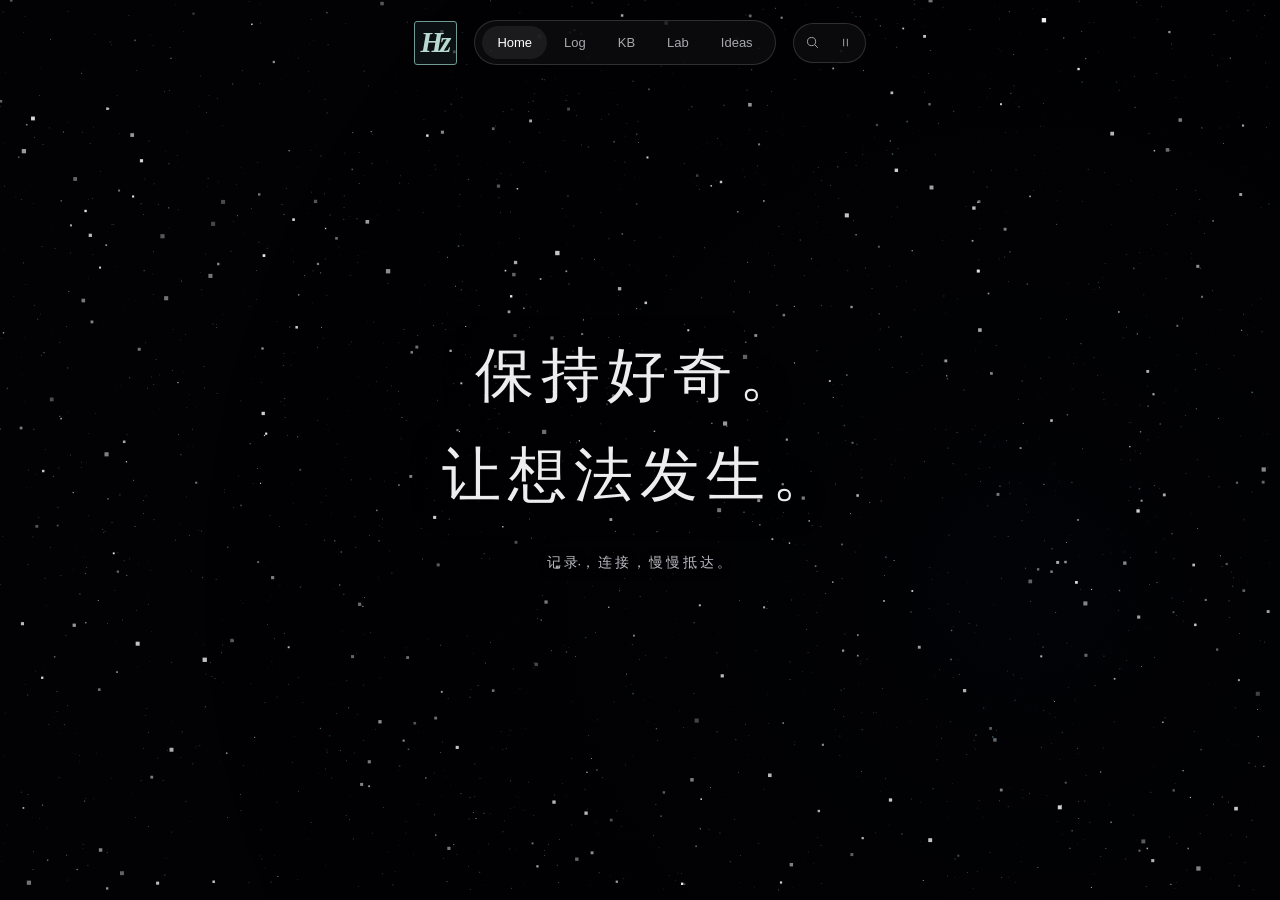
==== commit 5e4dbff4: "Simplify Hz with dense stars, glass collections and scrolling ideas" ====
--- a/index.html
+++ b/index.html
@@ -1,3 +1,3 @@
 <!doctype html>
-<html lang="zh-CN"><head><meta charset="utf-8"><meta name="viewport" content="width=device-width,initial-scale=1"><title>Hz · 保持好奇</title><meta name="description" content="Hz 的个人博客、知识库、项目与想法。"><meta name="theme-color" content="#0e1417"><link rel="icon" href="assets/favicon.svg" type="image/svg+xml"><link rel="stylesheet" href="style.css"><script src="vendor/markdown-it.min.js" defer></script><script src="app.js" defer></script></head>
-<body><a class="skip" href="#main">跳转到正文</a><canvas id="ambient" aria-hidden="true"></canvas><header class="site-header"><div class="header-inner"><a class="brand" href="#home" aria-label="Hz 首页"><span class="brand-icon" aria-hidden="true">Hz</span><span class="brand-name">Hz</span></a><nav id="navigation" aria-label="主导航"><a href="#home" aria-current="page">首页</a></nav><div class="header-tools"><button id="search-button" class="icon-button" aria-label="搜索内容" title="搜索 · Ctrl K"><svg viewBox="0 0 24 24" aria-hidden="true"><circle cx="10.5" cy="10.5" r="6.5"/><path d="m15.5 15.5 5 5"/></svg></button><button id="motion-button" class="icon-button" aria-label="暂停背景动效" title="暂停背景动效"><svg viewBox="0 0 24 24" aria-hidden="true"><path d="M9 6v12M15 6v12"/></svg></button></div></div></header><main id="main" tabindex="-1"><p class="loading">正在打开 Hz…</p></main><footer class="site-footer"><a href="#home" class="footer-name">Hz<span> / </span>记录与连接</a><span id="footer-text">STAY CURIOUS. KEEP BUILDING.</span><a href="#guide" class="guide-link">使用说明 ↗</a></footer><dialog id="search-dialog" aria-labelledby="search-title"><div class="dialog-head"><h2 id="search-title">搜索这个空间</h2><button id="search-close" aria-label="关闭搜索">×</button></div><label class="sr-only" for="search-input">输入标题、摘要或标签</label><input id="search-input" type="search" autocomplete="off" placeholder="搜索标题、摘要或标签…"><div id="search-results"></div></dialog><div id="toast" role="status"></div></body></html>
+<html lang="zh-CN"><head><meta charset="utf-8"><meta name="viewport" content="width=device-width,initial-scale=1"><title>Hz · 保持好奇</title><meta name="description" content="Hz 的个人博客、知识库、项目与想法。"><meta name="theme-color" content="#020204"><link rel="icon" href="assets/favicon.svg" type="image/svg+xml"><link rel="stylesheet" href="style.css"><script src="vendor/markdown-it.min.js" defer></script><script src="stars.js" defer></script><script src="app.js" defer></script></head>
+<body class="is-home"><a class="skip" href="#main">跳转到正文</a><canvas id="ambient" aria-hidden="true"></canvas><header class="site-header"><div class="header-inner"><a class="brand" href="#home" aria-label="Hz 首页"><span class="brand-icon" aria-hidden="true">Hz</span><span class="brand-name">Hz</span></a><nav id="navigation" aria-label="主导航"><a href="#home" aria-current="page">Home</a></nav><div class="header-tools"><button id="search-button" class="icon-button" aria-label="搜索内容" title="搜索 · Ctrl K"><svg viewBox="0 0 24 24" aria-hidden="true"><circle cx="10.5" cy="10.5" r="6.5"/><path d="m15.5 15.5 5 5"/></svg></button><button id="motion-button" class="icon-button" aria-label="暂停背景动效" title="暂停背景动效"><svg viewBox="0 0 24 24" aria-hidden="true"><path d="M9 6v12M15 6v12"/></svg></button></div></div></header><main id="main" tabindex="-1"><p class="loading">正在打开 Hz…</p></main><footer class="site-footer"><a href="#home" class="footer-name">Hz<span> / </span>记录与连接</a><span id="footer-text">STAY CURIOUS. KEEP BUILDING.</span><a href="#guide" class="guide-link">使用说明 ↗</a></footer><dialog id="search-dialog" aria-labelledby="search-title"><div class="dialog-head"><h2 id="search-title">搜索这个空间</h2><button id="search-close" aria-label="关闭搜索">×</button></div><label class="sr-only" for="search-input">输入标题、摘要或标签</label><input id="search-input" type="search" autocomplete="off" placeholder="搜索标题、摘要或标签…"><div id="search-results"></div></dialog><div id="toast" role="status"></div></body></html>
--- a/style.css
+++ b/style.css
@@ -1 +1 @@
-:root{color-scheme:dark;--bg:#0e1417;--surface:#151e22;--ink:#dce7e5;--muted:#94a7a8;--line:#2b383d;--accent:#b4d4ca;--font:-apple-system,BlinkMacSystemFont,'Segoe UI','Microsoft YaHei',sans-serif}*{box-sizing:border-box}html{scroll-padding-top:120px}body{margin:0;background:var(--bg);color:var(--ink);font:14px/1.8 var(--font);overflow-x:hidden}a{color:inherit;text-decoration:none}button,input{font:inherit}button{color:inherit;cursor:pointer;background:none;border:0}a,button,input{-webkit-tap-highlight-color:transparent}a:focus-visible,button:focus-visible,input:focus-visible,summary:focus-visible{outline:2px solid var(--accent);outline-offset:5px}.skip{position:fixed;top:-100px;z-index:20;padding:12px;background:var(--accent);color:var(--bg)}.skip:focus{top:0}.sr-only{position:absolute;clip:rect(0,0,0,0);width:1px;height:1px;overflow:hidden}#ambient{position:fixed;inset:0;width:100%;height:100%;z-index:-1;pointer-events:none}.site-header{position:sticky;top:0;z-index:10;background:#0e1417c9;backdrop-filter:blur(18px);border-bottom:1px solid #28363b80}.header-inner{max-width:1200px;padding:0 40px;margin:auto;min-height:91px;display:flex;gap:35px;align-items:center}.brand{display:flex;align-items:center;gap:13px;flex-shrink:0}.brand-icon{display:grid;place-items:center;width:43px;height:45px;border:1px solid #729a94;border-radius:3px;background:#111c20;font:bold italic 29px Georgia,serif;letter-spacing:-3px;padding-right:3px;color:#b7d9d0;box-shadow:0 0 20px #a9d1c505}.brand-name{font-size:18px;letter-spacing:.5px;font-weight:600}nav{display:flex;align-items:center;justify-content:center;gap:31px;flex:1;flex-wrap:wrap;padding:18px 0}nav a{position:relative;color:#a4b6b6;font-size:12px;white-space:nowrap;padding:5px 0}nav a[aria-current]{color:var(--accent)}nav a[aria-current]:after{content:'';height:2px;width:12px;position:absolute;bottom:-10px;left:50%;transform:translateX(-50%);background:var(--accent)}nav a:hover{color:#e1efeb}.header-tools{display:flex;gap:12px;margin-left:auto}.icon-button{width:30px;height:34px;display:grid;place-items:center;color:#94acab}.icon-button svg{width:17px;height:17px;fill:none;stroke:currentColor;stroke-width:1.5}.icon-button:hover{color:var(--accent)}main{width:min(1120px,calc(100% - 80px));margin:auto;min-height:calc(100vh - 186px)}.hero{min-height:570px;position:relative;display:flex;align-items:center}.hero-copy{max-width:580px;padding:55px 0 75px}.eyebrow{font:10px ui-monospace,Consolas,monospace;letter-spacing:2px;color:#9ab7b2;display:flex;align-items:center;gap:12px}.eyebrow:before{content:'';height:1px;width:24px;background:#77988e}.hero h1{font-size:clamp(40px,4.3vw,62px);font-weight:450;letter-spacing:2px;line-height:1.5;margin:29px 0 22px}.hero h1 em{font-style:normal;color:var(--accent)}.hero p{max-width:390px;color:#a5b7b7;font-size:13px;line-height:2.1;margin:0}.hero-actions{display:flex;gap:30px;margin-top:36px;align-items:center}.primary{display:inline-flex;align-items:center;gap:27px;background:#b3d0c6;color:#142822;padding:10px 18px;border-radius:3px;font-size:12px}.primary:hover{background:#cae0d8}.quiet-link{font-size:12px;color:#c3d7d2;display:inline-flex;gap:22px;align-items:center}.hero-coordinate{position:absolute;right:18px;bottom:70px;color:#81999d;font:9px/2.4 ui-monospace,monospace;letter-spacing:1px}.hero-coordinate span{display:block}.home-lower{border-top:1px solid var(--line);padding:24px 0 50px}.overview{display:flex;align-items:center;justify-content:space-between;gap:20px;padding:0 0 28px;border-bottom:1px solid #2b383d80}.overview>p{font-size:11px;color:var(--muted);margin:0}.overview-links{display:flex;flex-wrap:wrap;gap:24px}.overview-links a{font-size:11px;color:#9cafae}.overview-links b{font:14px ui-monospace,monospace;color:#d1e0dc;margin-left:7px}.home-columns{display:grid;grid-template-columns:1.45fr 1fr;gap:65px;margin-top:35px}.section-heading{display:flex;justify-content:space-between;align-items:center;margin-bottom:9px}.section-heading h2{font-size:16px;font-weight:500;margin:0}.section-heading h2 span{font:8px monospace;letter-spacing:1px;color:#829c9b;margin-left:13px}.section-heading>a{font-size:10px;color:var(--muted)}.entry-row{display:block;padding:21px 0;border-bottom:1px solid #2c3b4080}.entry-row h3{font-size:16px;font-weight:450;margin:8px 0 7px;line-height:1.7}.entry-row:hover h3,.text-entry:hover h3{color:var(--accent)}.entry-row p{font-size:12px;color:var(--muted);margin:0}.meta{display:flex;flex-wrap:wrap;gap:10px;align-items:center;color:#8fa6a6;font-size:10px}.sample{font-size:9px;padding:0 5px;border:1px solid #536256;border-radius:3px;color:#b0bc9d}.text-entry{display:block;padding:20px 0;border-bottom:1px solid #2c3b4080}.text-entry h3{font-weight:450;font-size:16px;margin:5px 0 8px}.text-entry p{font-size:12px;color:var(--muted);margin:0}.thought{margin-top:32px}.thought p{font-size:14px;line-height:2;color:#bdcec8;margin:15px 0}.site-footer{border-top:1px solid #2b383d99;max-width:1120px;width:calc(100% - 80px);margin:0 auto;display:flex;gap:20px;justify-content:space-between;align-items:center;padding:26px 0;color:#91a5a6;font-size:10px}.footer-name{color:#c6d8d3}.footer-name span{margin:0 10px;color:#52696a}#footer-text{font:8px monospace;letter-spacing:1.5px}.guide-link{font-size:10px}.page-intro{padding:65px 0 32px;max-width:700px}.page-intro h1{font-weight:450;font-size:35px;letter-spacing:2px;margin:19px 0 13px}.page-intro p{color:var(--muted);font-size:13px;margin:0}.collection-bar{display:flex;justify-content:space-between;align-items:center;gap:15px;border-top:1px solid var(--line);border-bottom:1px solid var(--line);padding:15px 0;margin:0 0 12px}.filters{display:flex;gap:8px;flex-wrap:wrap}.filter{padding:3px 11px;border:1px solid transparent;border-radius:3px;font-size:11px;color:#9eb3b1}.filter.active{border-color:#49625e;color:#c3dfd5;background:#25383355}.collection-count{font-size:10px;color:var(--muted);white-space:nowrap}.content-list{max-width:850px;padding-bottom:60px}.content-list .entry-row{padding:26px 0}.content-list h3{font-size:20px}.content-list .entry-row p{margin-top:8px}.cards{display:grid;grid-template-columns:1fr 1fr;gap:22px;padding:15px 0 70px}.project-card{border:1px solid #34474a;border-radius:4px;overflow:hidden;background:#172226b0;display:flex;flex-direction:column}.project-card:hover{border-color:#729b91}.project-card .project-art{height:145px;position:relative;display:grid;place-items:center;background:radial-gradient(ellipse,#34494b88,transparent)}.project-art svg{width:140px;height:115px;fill:none;stroke:#9cbbb5;stroke-width:.65}.project-card .project-text{padding:24px}.project-card h3{font-size:21px;font-weight:450;margin:12px 0}.project-card p{color:var(--muted);font-size:12px;margin:0}.project-card .project-foot{display:flex;justify-content:space-between;margin-top:24px;font-size:10px;color:#acc1bb}.empty,.loading{padding:70px 0;color:var(--muted);font-size:13px}.error-panel{padding:60px 0;max-width:700px}.error-panel h1{font-size:25px}.error-panel p{color:var(--muted)}.error-panel button{padding:8px 18px;border:1px solid var(--line)}.reader{max-width:760px;margin:0 auto;padding:48px 0 80px}.back-link{font-size:11px;color:#abc1bd;display:inline-block;margin-bottom:35px}.reader h1{font-size:32px;font-weight:450;line-height:1.7;margin:20px 0}.reader .lead{font-size:14px;color:#a6bab6;margin:20px 0}.reading-label{font-size:10px;color:#a9b79c;background:#28342980;padding:8px 12px;border-left:2px solid #708767;margin:25px 0}.prose{color:#bdceca;font-size:15px;line-height:2.1;overflow-wrap:anywhere;padding-top:20px}.prose p{margin:0 0 1.4em}.prose h1{font-size:28px}.prose h2{font-size:23px;font-weight:500;line-height:1.6;margin:2.2em 0 1em;color:#d7e5de}.prose h3{font-size:18px;font-weight:500;margin-top:2em;color:#d7e5de}.prose a{color:#b4d9cb;text-decoration:underline;text-underline-offset:4px}.prose code{font:12px/1.8 ui-monospace,monospace;background:#28383a;padding:3px 6px;border-radius:3px}.prose pre{background:#19262b;border:1px solid #304449;padding:19px;overflow:auto;border-radius:4px;line-height:1.7}.prose pre code{padding:0;background:none;white-space:pre}.prose blockquote{border-left:2px solid #7a9b8c;margin:24px 0;padding:0 20px;color:#a7bbb0}.prose img{display:block;max-width:100%;height:auto;border-radius:4px;margin:25px 0}.prose ul,.prose ol{padding-left:25px}.prose table{display:block;overflow:auto;border-collapse:collapse;font-size:12px;margin:24px 0}.prose th,.prose td{padding:10px 14px;border:1px solid #3a4b4d}.prose hr{border:0;border-top:1px solid var(--line);margin:40px 0}.article-tools{display:flex;gap:18px;flex-wrap:wrap;border-top:1px solid var(--line);margin-top:40px;padding-top:20px;font-size:11px;color:#a3bfb4}.article-tools a,.article-tools button{padding:0}.local-panel{margin:0 0 30px}.local-panel summary{cursor:pointer;font-size:12px;color:#b4c9c2;padding:16px 0;border-bottom:1px solid var(--line)}.local-panel p{font-size:11px;color:var(--muted)}.local-panel textarea{width:100%;min-height:100px;resize:vertical;background:#162226;color:var(--ink);border:1px solid var(--line);border-radius:4px;padding:13px;font:14px/1.8 var(--font)}.local-actions{display:flex;gap:15px;align-items:center;margin-top:12px}.local-actions button{padding:7px 13px;font-size:11px;border:1px solid #4b655c;border-radius:3px}.local-actions .save-draft{background:#b4d0c5;color:#173024}.draft-card{padding:17px;border:1px solid var(--line);margin:15px 0;background:#19252a80}.draft-card p{white-space:pre-wrap;color:#b7cdc3;font-size:13px}.draft-card button{font-size:10px;padding:0;color:var(--muted)}dialog{padding:26px;background:#172226;color:var(--ink);border:1px solid #435950;border-radius:7px;width:min(650px,calc(100vw - 30px));max-height:80vh;box-shadow:0 25px 100px #0009}dialog::backdrop{background:#03080bc9;backdrop-filter:blur(5px)}.dialog-head{display:flex;justify-content:space-between;align-items:center;margin-bottom:17px}.dialog-head h2{font-size:17px;font-weight:500;margin:0}.dialog-head button{font-size:25px;color:var(--muted)}#search-input{display:block;width:100%;border:1px solid #435950;background:#101b1f;padding:11px 13px;color:var(--ink);border-radius:4px}#search-results{margin-top:20px}.search-result{display:block;width:100%;padding:17px 0;border-bottom:1px solid var(--line)}.search-result h3{font-weight:450;font-size:14px;margin:5px 0 0}.search-help{font-size:11px;color:var(--muted);margin-top:13px}#toast{display:none;position:fixed;z-index:30;left:50%;bottom:28px;transform:translateX(-50%);border-radius:4px;background:#bed6cb;color:#193127;padding:11px 18px;font-size:12px;max-width:90vw}#toast.visible{display:block}@media(min-width:1450px){.hero{min-height:650px}.hero-copy{padding-bottom:90px}}@media(max-width:900px){.header-inner{padding:0 30px;gap:20px}nav{gap:22px}.brand-name{display:none}main,.site-footer{width:calc(100% - 60px)}.hero{min-height:520px}.hero-copy{max-width:500px}.hero h1{font-size:48px}.home-columns{gap:35px}.hero-coordinate{right:0}.overview{align-items:flex-start}.overview-links{gap:16px}.hero-coordinate{display:none}}@media(max-width:600px){.header-inner{padding:15px 20px 0;gap:16px;flex-wrap:wrap;min-height:unset}.brand-icon{width:36px;height:38px;font-size:25px}.brand-name{display:inline;font-size:16px}.header-tools{gap:10px}nav{order:3;width:100%;flex:auto;justify-content:flex-start;gap:27px;padding:12px 0 18px;flex-wrap:nowrap;overflow-x:auto;scrollbar-width:thin}nav a{font-size:12px}nav a[aria-current]:after{bottom:-7px}main,.site-footer{width:calc(100% - 40px)}.hero{min-height:485px;align-items:flex-start}.hero-copy{padding:62px 0 45px;max-width:100%}.eyebrow{font-size:8px;letter-spacing:1.7px}.hero h1{font-size:40px;letter-spacing:.5px;margin:25px 0 23px}.hero p{font-size:12px;max-width:290px;text-shadow:0 1px 8px #0e1417}.hero-actions{margin-top:30px;gap:24px}.primary{font-size:11px;padding:9px 15px;gap:18px}.quiet-link{font-size:11px;gap:12px}.home-lower{padding-top:22px}.overview{flex-direction:column;gap:18px}.overview-links{justify-content:space-between;width:100%;gap:14px}.home-columns{grid-template-columns:1fr;gap:36px;margin-top:28px}.section-heading h2{font-size:16px}.entry-row h3{font-size:16px}.site-footer{flex-wrap:wrap;gap:13px;padding:21px 0}.site-footer #footer-text{display:none}.guide-link{margin-left:auto}.page-intro{padding:40px 0 27px}.page-intro h1{font-size:29px}.page-intro p{font-size:12px}.content-list h3{font-size:18px}.cards{grid-template-columns:1fr;gap:18px}.collection-count{display:none}.reader{padding:35px 0 60px}.reader h1{font-size:25px}.reader .lead{font-size:13px}.prose{font-size:14px;line-height:2}.prose h2{font-size:20px}.prose h3{font-size:17px}.back-link{margin-bottom:23px}.prose pre{padding:14px}.prose code{font-size:11px}}@media(prefers-reduced-motion:reduce){html{scroll-behavior:auto}}
+:root{color-scheme:dark;--bg:#020204;--surface:#101115;--ink:#ededf0;--muted:#aaaab3;--line:#ffffff30;--accent:#d9e2e7;--font:-apple-system,BlinkMacSystemFont,'Segoe UI','Microsoft YaHei',sans-serif}*{box-sizing:border-box}html{scroll-padding-top:110px}body{margin:0;background:var(--bg);color:var(--ink);font:14px/1.8 var(--font);overflow-x:hidden}a{color:inherit;text-decoration:none}button,input,textarea{font:inherit}button{color:inherit;cursor:pointer;background:none;border:0}button:disabled{cursor:default;opacity:.3}a,button,input{-webkit-tap-highlight-color:transparent}a:focus-visible,button:focus-visible,input:focus-visible,textarea:focus-visible,summary:focus-visible{outline:2px solid #c0dee7;outline-offset:5px}.skip{position:fixed;top:-100px;z-index:20;padding:12px;background:#e0e5e8;color:#111}.skip:focus{top:0}.sr-only{position:absolute;clip:rect(0,0,0,0);width:1px;height:1px;overflow:hidden}#ambient{position:fixed;inset:0;width:100%;height:100%;z-index:-1;pointer-events:none}.site-header{position:fixed;top:20px;left:0;right:0;z-index:100;pointer-events:none}.header-inner{max-width:1120px;padding:0 20px;margin:auto;display:flex;gap:17px;align-items:center;justify-content:center}.header-inner>*{pointer-events:auto}.brand{flex-shrink:0}.brand-icon{display:grid;place-items:center;width:43px;height:44px;border:1px solid #729a94;border-radius:3px;background:#10181aba;font:bold italic 29px Georgia,serif;letter-spacing:-3px;padding-right:3px;color:#b7d9d0}.brand-name{display:none}nav{display:flex;align-items:center;gap:2px;padding:5px 7px;background:#111114a3;backdrop-filter:blur(15px);border:1px solid #ffffff26;border-radius:30px}nav a{color:#a7a7af;font-size:13px;white-space:nowrap;padding:5px 15px;border-radius:20px;transition:color .2s,background .2s}nav a[aria-current]{color:white;background:#ffffff12}nav a:hover{color:white}.header-tools{display:flex;gap:3px;padding:4px;background:#111114a3;backdrop-filter:blur(15px);border:1px solid #ffffff26;border-radius:30px}.icon-button{width:30px;height:30px;display:grid;place-items:center;color:#aaaab3}.icon-button svg{width:15px;height:15px;fill:none;stroke:currentColor;stroke-width:1.5}.icon-button:hover{color:white}main{width:min(1180px,calc(100% - 72px));margin:auto;min-height:calc(100svh - 95px)}.is-home main{min-height:100svh}.hero{min-height:100svh;display:grid;place-items:center;text-align:center;padding:110px 20px}.hero h1{font-size:clamp(34px,4.6vw,67px);font-weight:300;letter-spacing:7px;line-height:1.7;margin:0 0 25px;text-shadow:0 2px 35px #000}.hero p{color:#b9b9c2;font-size:14px;letter-spacing:3px;margin:0;text-shadow:0 2px 10px #000}.eyebrow{font:10px ui-monospace,Consolas,monospace;letter-spacing:3px;color:#a9a9b7}.page-intro{text-align:center;padding:139px 0 29px;max-width:780px;margin:auto}.page-intro h1{font-weight:400;font-size:32px;letter-spacing:4px;margin:16px 0 13px}.page-intro p{color:var(--muted);font-size:13px;margin:0}.collection-bar{display:flex;justify-content:center;align-items:center;position:relative;gap:15px;padding:13px 0 35px}.filters{display:flex;justify-content:center;gap:9px;flex-wrap:wrap}.filter{padding:4px 15px;border:1px solid #ffffff4d;border-radius:25px;font-size:11px;color:#c2c2ca;background:#ffffff03;backdrop-filter:blur(6px)}.filter.active{border-color:#f3f3f6;color:#17171b;background:#f3f3f6}.filter:hover{border-color:white}.collection-count{position:absolute;right:0;font:10px ui-monospace,monospace;color:var(--muted)}.cards{display:grid;grid-template-columns:repeat(3,minmax(0,1fr));gap:26px;padding:10px 0 85px}.project-card{position:relative;display:flex;flex-direction:column;min-height:390px;padding:27px 26px;border:1px solid #ffffff65;border-radius:16px;background:#ffffff06;backdrop-filter:blur(2px);overflow:hidden;transform:perspective(1100px) rotateX(var(--rx,0deg)) rotateY(var(--ry,0deg));transition:transform .25s,border-color .3s,background .3s,box-shadow .3s}.project-card:before{content:'';position:absolute;inset:0;pointer-events:none;background:radial-gradient(280px circle at var(--gx,50%) var(--gy,0%),#ffffff10,transparent 80%);opacity:0;transition:opacity .3s}.project-card:hover{transform:perspective(1100px) translateY(-5px) rotateX(var(--rx,0deg)) rotateY(var(--ry,0deg));border-color:#ffffffce;background:#ffffff0b;box-shadow:0 10px 45px #ffffff07}.project-card:hover:before{opacity:1}.card-top{display:flex;justify-content:space-between;align-items:center;margin-bottom:31px}.card-kind{font:9px ui-monospace,monospace;letter-spacing:1.6px;color:#a8a8b4}.card-sign{font:italic 20px Georgia,serif;color:#c5c5ce}.meta{display:flex;flex-wrap:wrap;gap:10px;align-items:center;color:#aaaab6;font-size:10px}.project-card .meta>span:nth-child(2):not(.sample){display:none}.sample{font-size:9px;padding:0 5px;border:1px solid #ffffff40;border-radius:3px;color:#c0c0c9}.project-card h3{font-size:21px;font-weight:500;line-height:1.65;margin:14px 0}.project-card p{font-size:14px;line-height:1.9;color:#bdbdc6;margin:0 0 27px}.card-tags{display:flex;flex-wrap:wrap;gap:7px;margin-top:auto;padding-top:12px}.card-tags span{font-size:10px;border:1px solid #ffffff40;padding:2px 10px;border-radius:20px;color:#c5c5ce}.project-foot{display:flex;justify-content:space-between;align-items:center;gap:12px;margin-top:23px;font-size:11px;color:#aaaab7}.project-foot>span:first-child{font-size:13px;color:#eeeef1;text-decoration:underline;text-underline-offset:5px}.project-foot b{font-size:18px;font-weight:400;margin-left:5px}.ideas-shell{min-height:100svh;display:grid;grid-template-columns:.75fr 1.25fr;align-items:center;gap:35px;padding:120px 55px 70px}.ideas-intro h1{font-size:52px;font-weight:300;letter-spacing:6px;margin:22px 0}.ideas-intro p{font-size:14px;line-height:2.2;color:#b9b9c4;max-width:210px}.stack-hint{display:block;font-size:11px;line-height:2.4;color:#9191a0;margin-top:36px}.stack-stage{height:520px;position:relative;perspective:1200px;transform-style:preserve-3d;touch-action:pan-x}.idea-card{position:absolute;left:50%;top:50%;width:min(440px,92%);height:245px;padding:1px;background:#ffffff48;text-align:left;transform:translate(-50%,-50%) translateY(var(--offset-y,0px)) translateZ(var(--offset-z,0px)) rotateX(var(--angle-x,0deg)) scale(var(--card-scale,1));transition:transform .7s cubic-bezier(.16,1,.3,1),opacity .7s,background .35s;clip-path:polygon(22px 0,100% 0,100% calc(100% - 22px),calc(100% - 22px) 100%,0 100%,0 22px);user-select:none}.idea-inner{width:100%;height:100%;display:flex;flex-direction:column;justify-content:space-between;padding:26px 28px;clip-path:polygon(21px 0,100% 0,100% calc(100% - 21px),calc(100% - 21px) 100%,0 100%,0 21px);background:linear-gradient(120deg,#55555a9c,#29292e7a);backdrop-filter:blur(6px)}.idea-card.is-active{background:#ffffff85}.idea-card.is-active .idea-inner{background:linear-gradient(120deg,#606066a3,#36363d96)}.idea-card.is-active:hover{background:#ffffffc0}.idea-meta{display:flex;justify-content:space-between;align-items:center;font-size:11px;color:#c7c7d1}.idea-meta>span{font:italic 20px Georgia,serif}.idea-card strong{font-size:22px;font-weight:500;line-height:1.65;display:-webkit-box;-webkit-line-clamp:3;-webkit-box-orient:vertical;overflow:hidden;color:#f5f5f7}.idea-bottom{display:flex;justify-content:space-between;font-size:10px;color:#bdbdca}.idea-bottom>span{font-size:17px}.stack-controls{display:flex;align-items:center;justify-content:center;gap:19px;margin-top:22px}.stack-controls button{width:35px;height:35px;border:1px solid #ffffff35;border-radius:50%;background:#10101580}.stack-controls button:not(:disabled):hover{border-color:#ddd}.stack-controls>span{font:10px ui-monospace,monospace;letter-spacing:2px;color:#b9b9c7}.draft-access{max-width:760px;margin:30px auto 75px}.local-panel{padding:0 20px;background:#101014c9;border:1px solid var(--line);border-radius:10px}.local-panel summary{cursor:pointer;font-size:12px;color:#c9c9d4;padding:16px 0}.local-panel p{font-size:11px;color:var(--muted)}.local-panel textarea{width:100%;min-height:100px;resize:vertical;background:#101015;color:var(--ink);border:1px solid var(--line);border-radius:4px;padding:13px}.local-actions{display:flex;gap:15px;align-items:center;margin:12px 0 22px}.local-actions button{padding:7px 13px;font-size:11px;border:1px solid #ffffff50;border-radius:4px}.local-actions .save-draft{background:#d9d9e2;color:#16161b}.draft-card{padding:17px;border:1px solid var(--line);margin:15px 0;background:#19191f80}.draft-card p{white-space:pre-wrap;color:#d1d1da;font-size:13px}.draft-card button{font-size:10px;padding:0;color:var(--muted)}.content-list{max-width:850px;padding-bottom:65px;margin:auto}.entry-row{display:block;padding:26px 0;border-bottom:1px solid var(--line)}.entry-row h3{font-size:20px;font-weight:450;margin:9px 0}.entry-row p{font-size:13px;color:var(--muted);margin:0}.entry-row:hover h3{color:white}.site-footer{border-top:1px solid #ffffff22;max-width:1180px;width:calc(100% - 72px);margin:0 auto;display:flex;gap:20px;justify-content:space-between;align-items:center;padding:26px 0;color:#9c9caa;font-size:10px}.is-home .site-footer{display:none}.footer-name{color:#c7c7d3}.footer-name span{margin:0 10px;color:#777786}#footer-text{font:8px monospace;letter-spacing:1.5px}.guide-link{font-size:10px}.empty,.loading{padding:70px 0;color:var(--muted);font-size:13px}.error-panel{padding:140px 0 60px;max-width:700px}.error-panel h1{font-size:25px}.error-panel p{color:var(--muted)}.error-panel button{padding:8px 18px;border:1px solid var(--line)}.reader{max-width:810px;margin:120px auto 70px;padding:38px 42px;background:#0a0b11ed;border:1px solid #ffffff38;border-radius:13px;backdrop-filter:blur(16px)}.back-link{font-size:11px;color:#babac9;display:inline-block;margin-bottom:28px}.reader h1{font-size:32px;font-weight:450;line-height:1.7;margin:20px 0}.reader .lead{font-size:14px;color:#b6b6c6;margin:20px 0}.reading-label{font-size:10px;color:#bdbdcc;background:#ffffff05;padding:8px 12px;border-left:2px solid #79798c;margin:25px 0}.prose{color:#cacad3;font-size:15px;line-height:2.1;overflow-wrap:anywhere;padding-top:20px}.prose p{margin:0 0 1.4em}.prose h1{font-size:28px}.prose h2{font-size:23px;font-weight:500;line-height:1.6;margin:2.2em 0 1em;color:#eeeeF3}.prose h3{font-size:18px;font-weight:500;margin-top:2em;color:#e5e5ee}.prose a{color:#c4ddec;text-decoration:underline;text-underline-offset:4px}.prose code{font:12px/1.8 ui-monospace,monospace;background:#25252f;padding:3px 6px;border-radius:3px}.prose pre{background:#14141c;border:1px solid #ffffff25;padding:19px;overflow:auto;border-radius:4px;line-height:1.7}.prose pre code{padding:0;background:none;white-space:pre}.prose blockquote{border-left:2px solid #9494a8;margin:24px 0;padding:0 20px;color:#b5b5c7}.prose img{display:block;max-width:100%;height:auto;border-radius:4px;margin:25px 0}.prose ul,.prose ol{padding-left:25px}.prose table{display:block;overflow:auto;border-collapse:collapse;font-size:12px;margin:24px 0}.prose th,.prose td{padding:10px 14px;border:1px solid #ffffff30}.prose hr{border:0;border-top:1px solid var(--line);margin:40px 0}.article-tools{display:flex;gap:18px;flex-wrap:wrap;border-top:1px solid var(--line);margin-top:40px;padding-top:20px;font-size:11px;color:#babaca}.article-tools a,.article-tools button{padding:0}dialog{padding:26px;background:#111118;color:var(--ink);border:1px solid #ffffff40;border-radius:12px;width:min(650px,calc(100vw - 30px));max-height:80vh;box-shadow:0 25px 100px #0009}dialog::backdrop{background:#030308c9;backdrop-filter:blur(5px)}.dialog-head{display:flex;justify-content:space-between;align-items:center;margin-bottom:17px}.dialog-head h2{font-size:17px;font-weight:500;margin:0}.dialog-head button{font-size:25px;color:var(--muted)}#search-input{display:block;width:100%;border:1px solid #ffffff40;background:#08080e;padding:11px 13px;color:var(--ink);border-radius:4px}#search-results{margin-top:20px}.search-result{display:block;width:100%;padding:17px 0;border-bottom:1px solid var(--line)}.search-result h3{font-weight:450;font-size:14px;margin:5px 0 0}.search-help{font-size:11px;color:var(--muted);margin-top:13px}#toast{display:none;position:fixed;z-index:130;left:50%;bottom:28px;transform:translateX(-50%);border-radius:5px;background:#dedee7;color:#191923;padding:11px 18px;font-size:12px;max-width:90vw}#toast.visible{display:block}@media(max-width:1050px){.cards{grid-template-columns:repeat(2,minmax(0,1fr))}.collection-count{display:none}.ideas-shell{grid-template-columns:.7fr 1.3fr;padding-left:20px;padding-right:0;gap:10px}.ideas-intro h1{font-size:43px}.idea-card{height:230px}.idea-card strong{font-size:20px}}@media(max-width:650px){.site-header{top:13px}.header-inner{padding:0 12px;gap:8px}.brand-icon{width:33px;height:34px;font-size:24px}.header-tools{padding:3px;gap:0}.icon-button{width:25px;height:25px}.icon-button svg{width:13px;height:13px}nav{max-width:calc(100vw - 115px);gap:0;padding:4px;overflow-x:auto;scrollbar-width:none}nav::-webkit-scrollbar{display:none}nav a{font-size:11px;padding:4px 9px}main,.site-footer{width:calc(100% - 36px)}.hero{padding:90px 0}.hero h1{font-size:35px;letter-spacing:3px;margin-bottom:20px}.hero p{font-size:12px;letter-spacing:2px}.page-intro{padding-top:112px}.page-intro h1{font-size:28px}.page-intro p{font-size:12px}.collection-bar{padding-bottom:25px}.filter{font-size:10px;padding:4px 12px}.cards{grid-template-columns:1fr;gap:22px;padding-top:6px;padding-bottom:55px}.project-card{min-height:320px;padding:24px}.card-top{margin-bottom:22px}.project-card h3{font-size:20px}.project-card p{font-size:13px}.ideas-shell{grid-template-columns:1fr;gap:0;padding:103px 0 30px;min-height:100svh}.ideas-intro{text-align:center}.ideas-intro h1{font-size:30px;margin:13px 0 9px}.ideas-intro p{max-width:300px;margin:0 auto;font-size:12px}.stack-hint{margin-top:13px;font-size:10px;line-height:1.9}.stack-hint br{display:none}.stack-hint br:after{content:' · '}.stack-stage{height:385px;margin-top:6px}.idea-card{width:88%;height:190px}.idea-inner{padding:21px 22px}.idea-card strong{font-size:17px}.idea-meta{font-size:10px}.stack-controls{margin-top:4px}.draft-access{margin:55px auto}.site-footer{flex-wrap:wrap;gap:13px;padding:21px 0}.site-footer #footer-text{display:none}.guide-link{margin-left:auto}.reader{margin:95px auto 45px;padding:25px 21px}.reader h1{font-size:25px}.reader .lead{font-size:13px}.prose{font-size:14px;line-height:2}.prose h2{font-size:20px}.prose h3{font-size:17px}.prose pre{padding:14px}.prose code{font-size:11px}.back-link{margin-bottom:23px}.content-list h3{font-size:18px}}@media(prefers-reduced-motion:reduce){*{scroll-behavior:auto!important}.project-card,.project-card:before,.idea-card,nav a{transition:none}.project-card,.project-card:hover{transform:none}}html[data-motion=off] .project-card,html[data-motion=off] .project-card:hover{transform:none}
